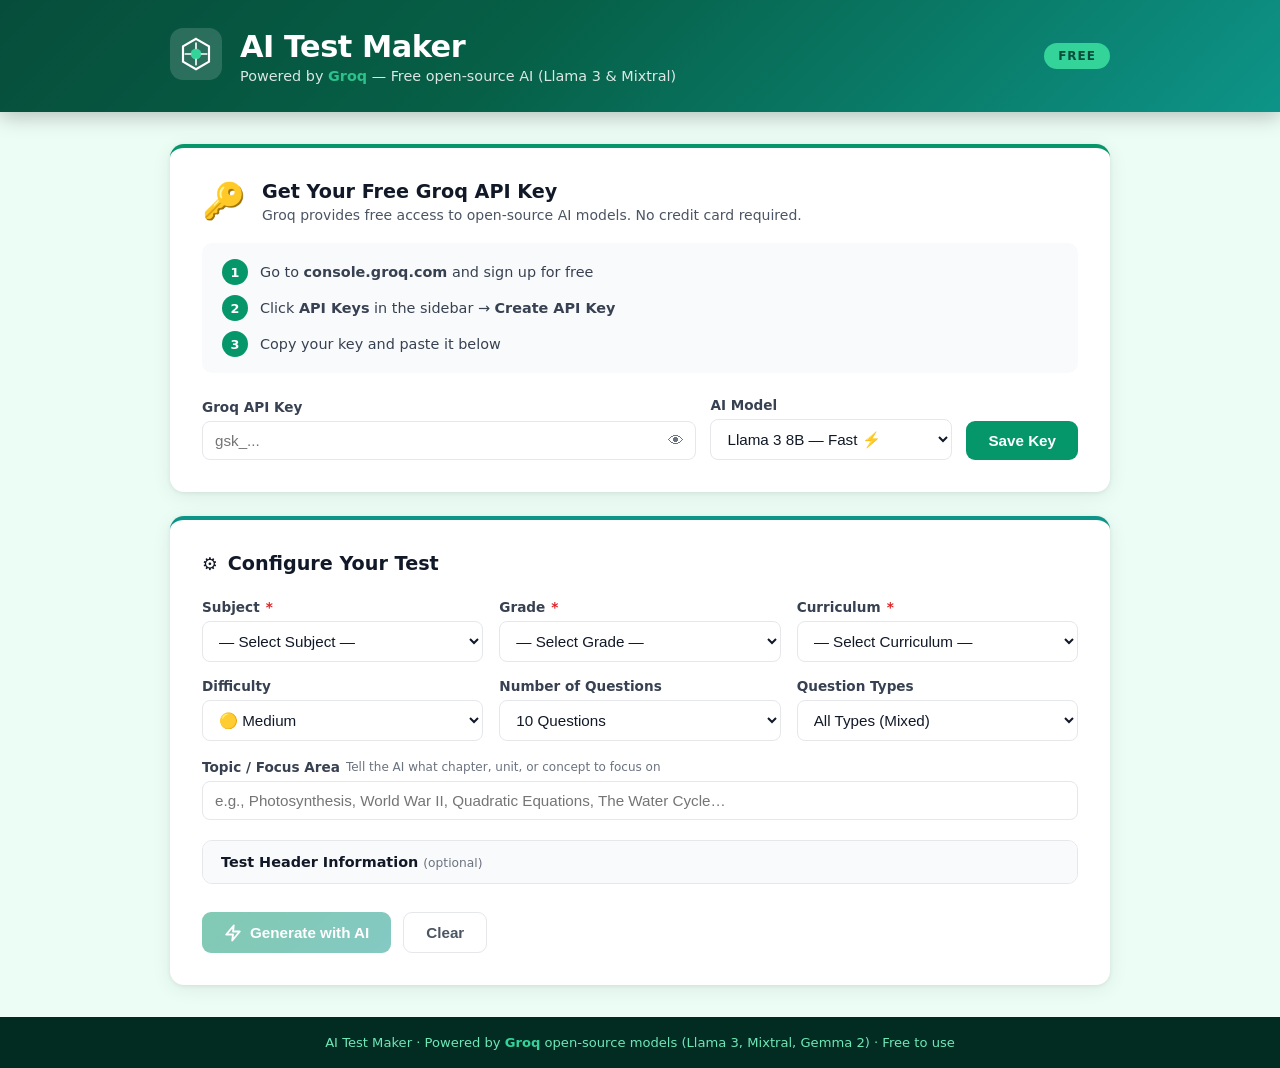
==== free-test-maker/index.html @ 85f34c1f "Add AI Test Maker powered by Groq (free open-source models) New standalone app in free-test-maker/ u" ====
<!DOCTYPE html>
<html lang="en">
<head>
  <meta charset="UTF-8" />
  <meta name="viewport" content="width=device-width, initial-scale=1.0" />
  <title>AI Test Maker — Powered by Groq (Free)</title>
  <link rel="stylesheet" href="style.css" />
</head>
<body>

  <header>
    <div class="header-inner">
      <div class="logo-wrap">
        <svg viewBox="0 0 48 48" fill="none" xmlns="http://www.w3.org/2000/svg">
          <rect width="48" height="48" rx="12" fill="white" fill-opacity="0.15"/>
          <path d="M24 10 L36 17 L36 31 L24 38 L12 31 L12 17 Z" stroke="white" stroke-width="2" fill="none"/>
          <circle cx="24" cy="24" r="5" fill="#34d399"/>
          <path d="M24 14 L24 19 M24 29 L24 34 M14 24 L19 24 M29 24 L34 24" stroke="white" stroke-width="1.5" stroke-linecap="round"/>
        </svg>
      </div>
      <div class="header-text">
        <h1>AI Test Maker</h1>
        <p>Powered by <strong>Groq</strong> — Free open-source AI (Llama 3 &amp; Mixtral)</p>
      </div>
      <div class="header-badge">FREE</div>
    </div>
  </header>

  <main>
    <div class="container">

      <!-- ── API Key Setup Card ── -->
      <section class="card setup-card" id="setup-card">
        <div class="setup-header">
          <div class="setup-icon">🔑</div>
          <div>
            <h2>Get Your Free Groq API Key</h2>
            <p>Groq provides free access to open-source AI models. No credit card required.</p>
          </div>
        </div>
        <div class="setup-steps">
          <div class="step"><span class="step-num">1</span><span>Go to <strong>console.groq.com</strong> and sign up for free</span></div>
          <div class="step"><span class="step-num">2</span><span>Click <strong>API Keys</strong> in the sidebar → <strong>Create API Key</strong></span></div>
          <div class="step"><span class="step-num">3</span><span>Copy your key and paste it below</span></div>
        </div>
        <div class="key-input-row">
          <div class="form-group flex-grow">
            <label for="groq-key">Groq API Key</label>
            <div class="input-toggle-wrap">
              <input type="password" id="groq-key" placeholder="gsk_..." autocomplete="off" spellcheck="false"/>
              <button type="button" id="toggle-key-btn" aria-label="Show/hide">👁</button>
            </div>
          </div>
          <div class="form-group">
            <label for="model-select">AI Model</label>
            <select id="model-select">
              <option value="llama3-8b-8192">Llama 3 8B — Fast ⚡</option>
              <option value="llama-3.1-70b-versatile">Llama 3.1 70B — Smart 🧠</option>
              <option value="mixtral-8x7b-32768">Mixtral 8×7B — Balanced ⚖️</option>
              <option value="gemma2-9b-it">Gemma 2 9B — Google 🔵</option>
            </select>
          </div>
          <div class="form-group key-save-group">
            <label>&nbsp;</label>
            <button id="save-key-btn" class="btn btn-success">Save Key</button>
          </div>
        </div>
        <div id="key-status" class="key-status hidden"></div>
      </section>

      <!-- ── Configuration Card ── -->
      <section class="card config-card">
        <h2 class="section-title">
          <span class="title-icon">⚙️</span> Configure Your Test
        </h2>

        <div class="form-grid">

          <div class="form-group">
            <label for="subject">Subject <span class="req">*</span></label>
            <select id="subject">
              <option value="">— Select Subject —</option>
              <optgroup label="Core Subjects">
                <option value="Mathematics">Mathematics</option>
                <option value="English Language Arts">English Language Arts</option>
                <option value="General Science">General Science</option>
                <option value="Social Studies">Social Studies</option>
              </optgroup>
              <optgroup label="Sciences">
                <option value="Physics">Physics</option>
                <option value="Chemistry">Chemistry</option>
                <option value="Biology">Biology</option>
                <option value="Environmental Science">Environmental Science</option>
              </optgroup>
              <optgroup label="Humanities">
                <option value="History">History</option>
                <option value="Geography">Geography</option>
                <option value="Economics">Economics</option>
                <option value="Civics">Civics &amp; Government</option>
              </optgroup>
              <optgroup label="Technology">
                <option value="Computer Science">Computer Science</option>
                <option value="ICT">ICT</option>
              </optgroup>
              <optgroup label="Languages">
                <option value="Arabic Language">Arabic Language</option>
                <option value="French">French</option>
                <option value="Spanish">Spanish</option>
              </optgroup>
              <optgroup label="Other">
                <option value="Islamic Studies">Islamic Studies</option>
                <option value="Art and Design">Art &amp; Design</option>
                <option value="Physical Education">Physical Education</option>
                <option value="Business Studies">Business Studies</option>
              </optgroup>
            </select>
          </div>

          <div class="form-group">
            <label for="grade">Grade <span class="req">*</span></label>
            <select id="grade">
              <option value="">— Select Grade —</option>
              <option value="Kindergarten">Kindergarten</option>
              <option value="Grade 1">Grade 1</option>
              <option value="Grade 2">Grade 2</option>
              <option value="Grade 3">Grade 3</option>
              <option value="Grade 4">Grade 4</option>
              <option value="Grade 5">Grade 5</option>
              <option value="Grade 6">Grade 6</option>
              <option value="Grade 7">Grade 7</option>
              <option value="Grade 8">Grade 8</option>
              <option value="Grade 9">Grade 9</option>
              <option value="Grade 10">Grade 10</option>
              <option value="Grade 11">Grade 11</option>
              <option value="Grade 12">Grade 12</option>
              <option value="University Foundation">University Foundation</option>
            </select>
          </div>

          <div class="form-group">
            <label for="curriculum">Curriculum <span class="req">*</span></label>
            <select id="curriculum">
              <option value="">— Select Curriculum —</option>
              <option value="US Common Core">US Common Core</option>
              <option value="British National Curriculum">British National Curriculum</option>
              <option value="UAE Ministry of Education">UAE Ministry of Education</option>
              <option value="International Baccalaureate (IB)">International Baccalaureate (IB)</option>
              <option value="CBSE (India)">CBSE (India)</option>
              <option value="Australian Curriculum">Australian Curriculum</option>
              <option value="Cambridge (IGCSE/A-Level)">Cambridge (IGCSE / A-Level)</option>
              <option value="General / International">General / International</option>
            </select>
          </div>

          <div class="form-group">
            <label for="difficulty">Difficulty</label>
            <select id="difficulty">
              <option value="easy">🟢 Easy</option>
              <option value="medium" selected>🟡 Medium</option>
              <option value="hard">🔴 Hard</option>
              <option value="mixed">🌈 Mixed</option>
            </select>
          </div>

          <div class="form-group">
            <label for="num-q">Number of Questions</label>
            <select id="num-q">
              <option value="5">5 Questions</option>
              <option value="10" selected>10 Questions</option>
              <option value="15">15 Questions</option>
              <option value="20">20 Questions</option>
              <option value="25">25 Questions</option>
            </select>
          </div>

          <div class="form-group">
            <label for="q-type">Question Types</label>
            <select id="q-type">
              <option value="mixed">All Types (Mixed)</option>
              <option value="mcq">Multiple Choice Only</option>
              <option value="true_false">True / False Only</option>
              <option value="short_answer">Short Answer Only</option>
            </select>
          </div>

        </div>

        <!-- Topic / Focus -->
        <div class="form-group topic-group">
          <label for="topic">
            Topic / Focus Area
            <span class="tag-hint">Tell the AI what chapter, unit, or concept to focus on</span>
          </label>
          <input type="text" id="topic"
            placeholder="e.g., Photosynthesis, World War II, Quadratic Equations, The Water Cycle…" />
        </div>

        <!-- Test header info -->
        <details class="meta-details">
          <summary>Test Header Information <span class="optional">(optional)</span></summary>
          <div class="meta-body form-grid">
            <div class="form-group">
              <label for="school-name">School Name</label>
              <input type="text" id="school-name" placeholder="e.g., Emirates International School" />
            </div>
            <div class="form-group">
              <label for="teacher-name">Teacher Name</label>
              <input type="text" id="teacher-name" placeholder="e.g., Ms. Sara" />
            </div>
            <div class="form-group">
              <label for="test-title">Test Title</label>
              <input type="text" id="test-title" placeholder="e.g., Mid-Term Exam" />
            </div>
            <div class="form-group">
              <label for="test-date">Date</label>
              <input type="date" id="test-date" />
            </div>
          </div>
        </details>

        <div class="actions">
          <button id="generate-btn" class="btn btn-primary" disabled>
            <svg width="18" height="18" viewBox="0 0 24 24" fill="none" stroke="currentColor" stroke-width="2.5" stroke-linecap="round" stroke-linejoin="round"><polygon points="13 2 3 14 12 14 11 22 21 10 12 10 13 2"/></svg>
            Generate with AI
          </button>
          <button id="clear-btn" class="btn btn-ghost">Clear</button>
        </div>

        <div id="error-box" class="error-box hidden"></div>

        <div id="loading-bar" class="loading-bar hidden">
          <div class="loading-inner">
            <div class="pulse-dots">
              <span></span><span></span><span></span>
            </div>
            <p id="loading-msg">Generating questions with <strong>AI</strong>…</p>
          </div>
        </div>
      </section>

      <!-- ── Test Preview ── -->
      <section id="test-preview" class="card test-preview hidden">
        <div class="preview-toolbar">
          <div class="left">
            <button id="toggle-answers-btn" class="btn btn-secondary">Show Answer Key</button>
          </div>
          <div class="right">
            <button id="regenerate-btn" class="btn btn-ghost">↺ Regenerate</button>
            <button id="print-btn" class="btn btn-primary">
              <svg width="16" height="16" viewBox="0 0 24 24" fill="none" stroke="currentColor" stroke-width="2.5" stroke-linecap="round" stroke-linejoin="round">
                <polyline points="6 9 6 2 18 2 18 9"/>
                <path d="M6 18H4a2 2 0 0 1-2-2v-5a2 2 0 0 1 2-2h16a2 2 0 0 1 2 2v5a2 2 0 0 1-2 2h-2"/>
                <rect x="6" y="14" width="12" height="8"/>
              </svg>
              Print
            </button>
          </div>
        </div>

        <div id="test-output" class="test-output"></div>

        <div id="answer-key-section" class="answer-key-section hidden">
          <div class="ak-header">
            <span>✅ Answer Key</span>
          </div>
          <div id="ak-content"></div>
        </div>
      </section>

    </div>
  </main>

  <footer>
    <p>AI Test Maker · Powered by <strong>Groq</strong> open-source models (Llama 3, Mixtral, Gemma 2) · Free to use</p>
  </footer>

  <script src="app.js"></script>
</body>
</html>
---- free-test-maker/style.css ----
/* ── Reset & Base ── */
*, *::before, *::after { box-sizing: border-box; margin: 0; padding: 0; }

:root {
  --green:        #059669;
  --green-dark:   #047857;
  --green-light:  #d1fae5;
  --teal:         #0d9488;
  --accent:       #34d399;
  --warn:         #d97706;
  --danger:       #dc2626;
  --gray-50:      #f9fafb;
  --gray-100:     #f3f4f6;
  --gray-200:     #e5e7eb;
  --gray-300:     #d1d5db;
  --gray-500:     #6b7280;
  --gray-600:     #4b5563;
  --gray-700:     #374151;
  --gray-900:     #111827;
  --radius:       14px;
  --shadow:       0 1px 4px rgba(0,0,0,.07), 0 4px 20px rgba(0,0,0,.07);
}

html { font-size: 16px; scroll-behavior: smooth; }

body {
  font-family: 'Segoe UI', system-ui, -apple-system, sans-serif;
  background: #ecfdf5;
  color: var(--gray-900);
  min-height: 100vh;
  display: flex;
  flex-direction: column;
}

/* ── Header ── */
header {
  background: linear-gradient(135deg, #064e3b 0%, #065f46 40%, #0d9488 100%);
  color: white;
  padding: 28px 24px;
  box-shadow: 0 4px 20px rgba(0,0,0,.25);
}

.header-inner {
  max-width: 940px;
  margin: 0 auto;
  display: flex;
  align-items: center;
  gap: 18px;
}

.logo-wrap svg { width: 52px; height: 52px; flex-shrink: 0; }

.header-text { flex: 1; }
.header-text h1 { font-size: 1.9rem; font-weight: 800; letter-spacing: -0.5px; }
.header-text p  { font-size: .9rem; opacity: .85; margin-top: 4px; }
.header-text strong { color: var(--accent); }

.header-badge {
  background: var(--accent);
  color: #064e3b;
  font-size: .75rem;
  font-weight: 800;
  padding: 6px 14px;
  border-radius: 20px;
  letter-spacing: 1px;
  flex-shrink: 0;
}

/* ── Layout ── */
main { flex: 1; padding: 32px 16px; }

.container {
  max-width: 940px;
  margin: 0 auto;
  display: flex;
  flex-direction: column;
  gap: 24px;
}

/* ── Card ── */
.card {
  background: white;
  border-radius: var(--radius);
  box-shadow: var(--shadow);
  padding: 32px;
}

/* ── Setup Card ── */
.setup-card {
  border-top: 4px solid var(--green);
}

.setup-header {
  display: flex;
  align-items: flex-start;
  gap: 16px;
  margin-bottom: 20px;
}

.setup-icon { font-size: 2.2rem; flex-shrink: 0; }

.setup-header h2 { font-size: 1.2rem; font-weight: 700; margin-bottom: 4px; }
.setup-header p  { font-size: .875rem; color: var(--gray-600); }

.setup-steps {
  display: flex;
  flex-direction: column;
  gap: 10px;
  margin-bottom: 24px;
  background: var(--gray-50);
  border-radius: 10px;
  padding: 16px 20px;
}

.step {
  display: flex;
  align-items: center;
  gap: 12px;
  font-size: .9rem;
  color: var(--gray-700);
}

.step-num {
  background: var(--green);
  color: white;
  width: 26px;
  height: 26px;
  border-radius: 50%;
  display: flex;
  align-items: center;
  justify-content: center;
  font-size: .8rem;
  font-weight: 700;
  flex-shrink: 0;
}

.key-input-row {
  display: flex;
  gap: 14px;
  align-items: flex-end;
  flex-wrap: wrap;
}

.flex-grow { flex: 1; min-width: 220px; }

.key-save-group { flex-shrink: 0; }

.key-status {
  margin-top: 12px;
  padding: 10px 14px;
  border-radius: 8px;
  font-size: .875rem;
  font-weight: 500;
}

.key-status.success {
  background: #d1fae5;
  color: #065f46;
  border: 1px solid #6ee7b7;
}

.key-status.error {
  background: #fef2f2;
  color: var(--danger);
  border: 1px solid #fecaca;
}

/* ── Config Card ── */
.config-card { border-top: 4px solid var(--teal); }

.section-title {
  font-size: 1.2rem;
  font-weight: 700;
  margin-bottom: 24px;
  display: flex;
  align-items: center;
  gap: 10px;
}

.title-icon { font-size: 1.1rem; }

/* ── Form ── */
.form-grid {
  display: grid;
  grid-template-columns: repeat(auto-fill, minmax(210px, 1fr));
  gap: 16px;
}

.form-group {
  display: flex;
  flex-direction: column;
  gap: 6px;
}

.form-group label {
  font-size: .85rem;
  font-weight: 600;
  color: var(--gray-700);
  display: flex;
  align-items: center;
  gap: 6px;
  flex-wrap: wrap;
}

.tag-hint {
  font-size: .75rem;
  font-weight: 400;
  color: var(--gray-500);
}

.req { color: var(--danger); }
.optional { font-weight: 400; color: var(--gray-500); font-size: .85em; }

.form-group select,
.form-group input[type="text"],
.form-group input[type="password"],
.form-group input[type="date"] {
  padding: 10px 12px;
  border: 1.5px solid var(--gray-200);
  border-radius: 8px;
  font-size: .95rem;
  color: var(--gray-900);
  background: white;
  transition: border-color .15s, box-shadow .15s;
  width: 100%;
}

.form-group select:focus,
.form-group input:focus {
  outline: none;
  border-color: var(--green);
  box-shadow: 0 0 0 3px rgba(5, 150, 105, .15);
}

.input-toggle-wrap {
  position: relative;
  display: flex;
}

.input-toggle-wrap input { padding-right: 44px; }
.input-toggle-wrap button {
  position: absolute;
  right: 0; top: 0; bottom: 0;
  width: 40px;
  background: none;
  border: none;
  cursor: pointer;
  font-size: 1rem;
  color: var(--gray-500);
  display: flex;
  align-items: center;
  justify-content: center;
}

.topic-group {
  margin-top: 18px;
}

.topic-group input {
  font-size: .95rem;
}

/* ── Details (Test header info) ── */
.meta-details {
  border: 1.5px solid var(--gray-200);
  border-radius: 10px;
  margin-top: 20px;
  overflow: hidden;
}

.meta-details summary {
  padding: 13px 18px;
  cursor: pointer;
  font-weight: 600;
  font-size: .9rem;
  background: var(--gray-50);
  list-style: none;
  transition: background .15s;
}

.meta-details summary::-webkit-details-marker { display: none; }
.meta-details[open] summary { background: var(--green-light); }
.meta-details summary:hover { background: var(--gray-100); }

.meta-body { padding: 18px; }

/* ── Actions ── */
.actions {
  display: flex;
  gap: 12px;
  margin-top: 28px;
  flex-wrap: wrap;
}

/* ── Buttons ── */
.btn {
  display: inline-flex;
  align-items: center;
  gap: 8px;
  padding: 11px 22px;
  border-radius: 9px;
  font-size: .95rem;
  font-weight: 600;
  border: none;
  cursor: pointer;
  transition: all .15s;
}

.btn:disabled {
  opacity: .5;
  cursor: not-allowed;
  transform: none !important;
  box-shadow: none !important;
}

.btn-primary {
  background: linear-gradient(135deg, var(--green), var(--teal));
  color: white;
}

.btn-primary:not(:disabled):hover {
  transform: translateY(-1px);
  box-shadow: 0 4px 16px rgba(5,150,105,.4);
}

.btn-success {
  background: var(--green);
  color: white;
}

.btn-success:hover {
  background: var(--green-dark);
  transform: translateY(-1px);
}

.btn-secondary {
  background: var(--gray-100);
  color: var(--gray-700);
  border: 1.5px solid var(--gray-200);
}

.btn-secondary:hover { background: var(--gray-200); }

.btn-ghost {
  background: transparent;
  color: var(--gray-600);
  border: 1.5px solid var(--gray-200);
}

.btn-ghost:hover { background: var(--gray-50); }

/* ── Error ── */
.error-box {
  margin-top: 16px;
  padding: 12px 16px;
  background: #fef2f2;
  border: 1px solid #fecaca;
  border-radius: 8px;
  color: var(--danger);
  font-size: .875rem;
  line-height: 1.5;
  white-space: pre-wrap;
}

/* ── Loading ── */
.loading-bar {
  margin-top: 20px;
  background: linear-gradient(135deg, #ecfdf5, #d1fae5);
  border: 1px solid #6ee7b7;
  border-radius: 10px;
  padding: 20px 24px;
}

.loading-inner {
  display: flex;
  align-items: center;
  gap: 16px;
}

.pulse-dots {
  display: flex;
  gap: 6px;
  flex-shrink: 0;
}

.pulse-dots span {
  width: 10px;
  height: 10px;
  border-radius: 50%;
  background: var(--green);
  animation: pulse-dot 1.4s ease-in-out infinite;
}

.pulse-dots span:nth-child(2) { animation-delay: .2s; }
.pulse-dots span:nth-child(3) { animation-delay: .4s; }

@keyframes pulse-dot {
  0%, 80%, 100% { transform: scale(.8); opacity: .5; }
  40%           { transform: scale(1.1); opacity: 1; }
}

#loading-msg { font-size: .9rem; color: #065f46; font-weight: 500; }

/* ── Hidden ── */
.hidden { display: none !important; }

/* ── Test Preview ── */
.test-preview { border-top: 4px solid var(--accent); }

.preview-toolbar {
  display: flex;
  justify-content: space-between;
  align-items: center;
  margin-bottom: 28px;
  gap: 12px;
  flex-wrap: wrap;
}

.preview-toolbar .left,
.preview-toolbar .right {
  display: flex;
  gap: 10px;
  flex-wrap: wrap;
}

/* ── Test Output (print-ready) ── */
.test-output {
  font-family: 'Times New Roman', Times, serif;
  font-size: 1rem;
  line-height: 1.65;
  color: #111;
}

.test-hdr { text-align: center; margin-bottom: 24px; }
.test-hdr .school  { font-size: 1.25rem; font-weight: 700; text-transform: uppercase; letter-spacing: 1px; }
.test-hdr .ttitle  { font-size: 1.5rem; font-weight: 700; margin: 6px 0; }
.test-hdr .tmeta   { display: flex; justify-content: center; gap: 24px; font-size: .9rem; color: #444; margin-top: 8px; flex-wrap: wrap; }
.test-hdr .ml      { font-weight: 700; }

.stu-row {
  display: flex;
  gap: 28px;
  border-top: 1.5px solid #333;
  border-bottom: 1.5px solid #333;
  padding: 8px 0;
  margin: 18px 0 26px;
  flex-wrap: wrap;
}

.stu-field {
  display: flex;
  align-items: center;
  gap: 6px;
  font-size: .95rem;
}

.stu-label { font-weight: 700; white-space: nowrap; }
.stu-line  { border-bottom: 1px solid #333; min-width: 110px; height: 22px; flex: 1; }

.sec-block { margin-bottom: 26px; }

.sec-block h3 {
  font-size: .95rem;
  font-weight: 700;
  text-transform: uppercase;
  letter-spacing: .5px;
  border-bottom: 1px solid #555;
  padding-bottom: 5px;
  margin-bottom: 14px;
}

.q-item { margin-bottom: 20px; page-break-inside: avoid; }

.q-text { font-size: .95rem; line-height: 1.6; margin-bottom: 7px; }
.q-num  { font-weight: 700; margin-right: 5px; }

.opts-list {
  list-style: none;
  display: grid;
  grid-template-columns: 1fr 1fr;
  gap: 5px 18px;
  margin: 6px 0 0 22px;
  font-size: .9rem;
}

.opts-list li { display: flex; gap: 8px; align-items: flex-start; }
.opt-ltr { font-weight: 700; min-width: 18px; }

.tf-opts {
  display: flex;
  gap: 22px;
  margin: 6px 0 0 22px;
  font-size: .9rem;
}

.tf-opts label { display: flex; align-items: center; gap: 6px; }

.ans-line {
  border-bottom: 1px solid #555;
  min-height: 26px;
  margin: 6px 0 0 22px;
}

/* ── Answer Key ── */
.answer-key-section {
  margin-top: 28px;
  padding-top: 22px;
  border-top: 2px dashed var(--gray-200);
}

.ak-header {
  font-size: 1rem;
  font-weight: 700;
  color: var(--green);
  margin-bottom: 14px;
  display: flex;
  align-items: center;
  gap: 8px;
}

.ak-grid {
  display: grid;
  grid-template-columns: repeat(auto-fill, minmax(220px, 1fr));
  gap: 10px;
}

.ak-item {
  background: var(--gray-50);
  border-radius: 8px;
  padding: 10px 14px;
  font-size: .875rem;
  border-left: 3px solid var(--green);
}

.ak-item .ak-q  { font-weight: 700; color: var(--gray-700); }
.ak-item .ak-a  { color: var(--green); font-weight: 600; }
.ak-item .ak-ex { color: var(--gray-500); font-size: .78rem; margin-top: 3px; line-height: 1.4; }

/* ── AI Attribution tag on test ── */
.ai-tag {
  display: inline-block;
  background: linear-gradient(135deg, #6ee7b7, #a7f3d0);
  color: #064e3b;
  font-size: .7rem;
  font-weight: 700;
  padding: 2px 8px;
  border-radius: 4px;
  letter-spacing: .5px;
  margin-left: 8px;
  font-family: system-ui, sans-serif;
  vertical-align: middle;
}

/* ── Footer ── */
footer {
  background: #022c22;
  color: #6ee7b7;
  text-align: center;
  padding: 18px;
  font-size: .82rem;
  margin-top: auto;
}

footer strong { color: var(--accent); }

/* ── Print ── */
@media print {
  body { background: white; }
  header, footer, .setup-card, .config-card, .preview-toolbar,
  .answer-key-section, #error-box, #loading-bar { display: none !important; }
  .card { box-shadow: none; padding: 0; }
  .test-preview { display: block !important; }
  .test-output { font-size: 11pt; }
  .opts-list  { font-size: 10.5pt; }
  .q-item { page-break-inside: avoid; }
  .answer-key-section:not(.hidden) { display: block !important; }
  .ai-tag { display: none; }
}

/* ── Responsive ── */
@media (max-width: 600px) {
  header { padding: 18px 14px; }
  .header-text h1 { font-size: 1.5rem; }
  .header-badge { display: none; }
  .card { padding: 20px 16px; }
  .form-grid { grid-template-columns: 1fr; }
  .key-input-row { flex-direction: column; }
  .opts-list { grid-template-columns: 1fr; }
  .stu-row { flex-direction: column; gap: 10px; }
}
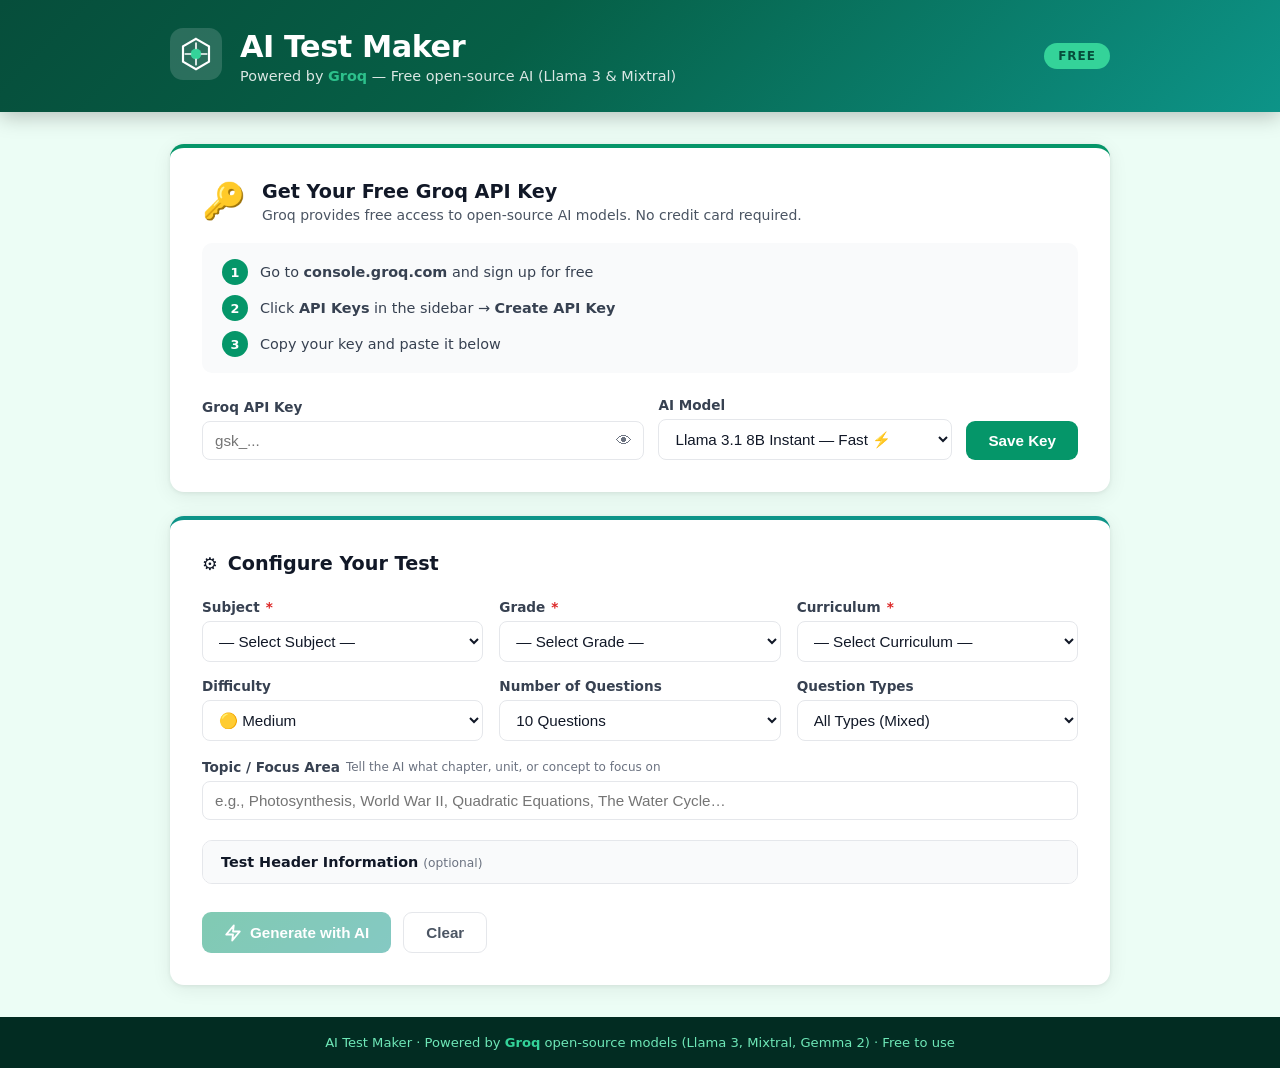
==== commit 205133de: "Update Groq model IDs to latest versions - llama3-8b-8192 → llama-3.1-8b-instant - llama-3.1-70b-ver" ====
--- a/free-test-maker/index.html
+++ b/free-test-maker/index.html
@@ -54,8 +54,8 @@
           <div class="form-group">
             <label for="model-select">AI Model</label>
             <select id="model-select">
-              <option value="llama3-8b-8192">Llama 3 8B — Fast ⚡</option>
-              <option value="llama-3.1-70b-versatile">Llama 3.1 70B — Smart 🧠</option>
+              <option value="llama-3.1-8b-instant">Llama 3.1 8B Instant — Fast ⚡</option>
+              <option value="llama-3.3-70b-versatile">Llama 3.3 70B Versatile — Smart 🧠</option>
               <option value="mixtral-8x7b-32768">Mixtral 8×7B — Balanced ⚖️</option>
               <option value="gemma2-9b-it">Gemma 2 9B — Google 🔵</option>
             </select>
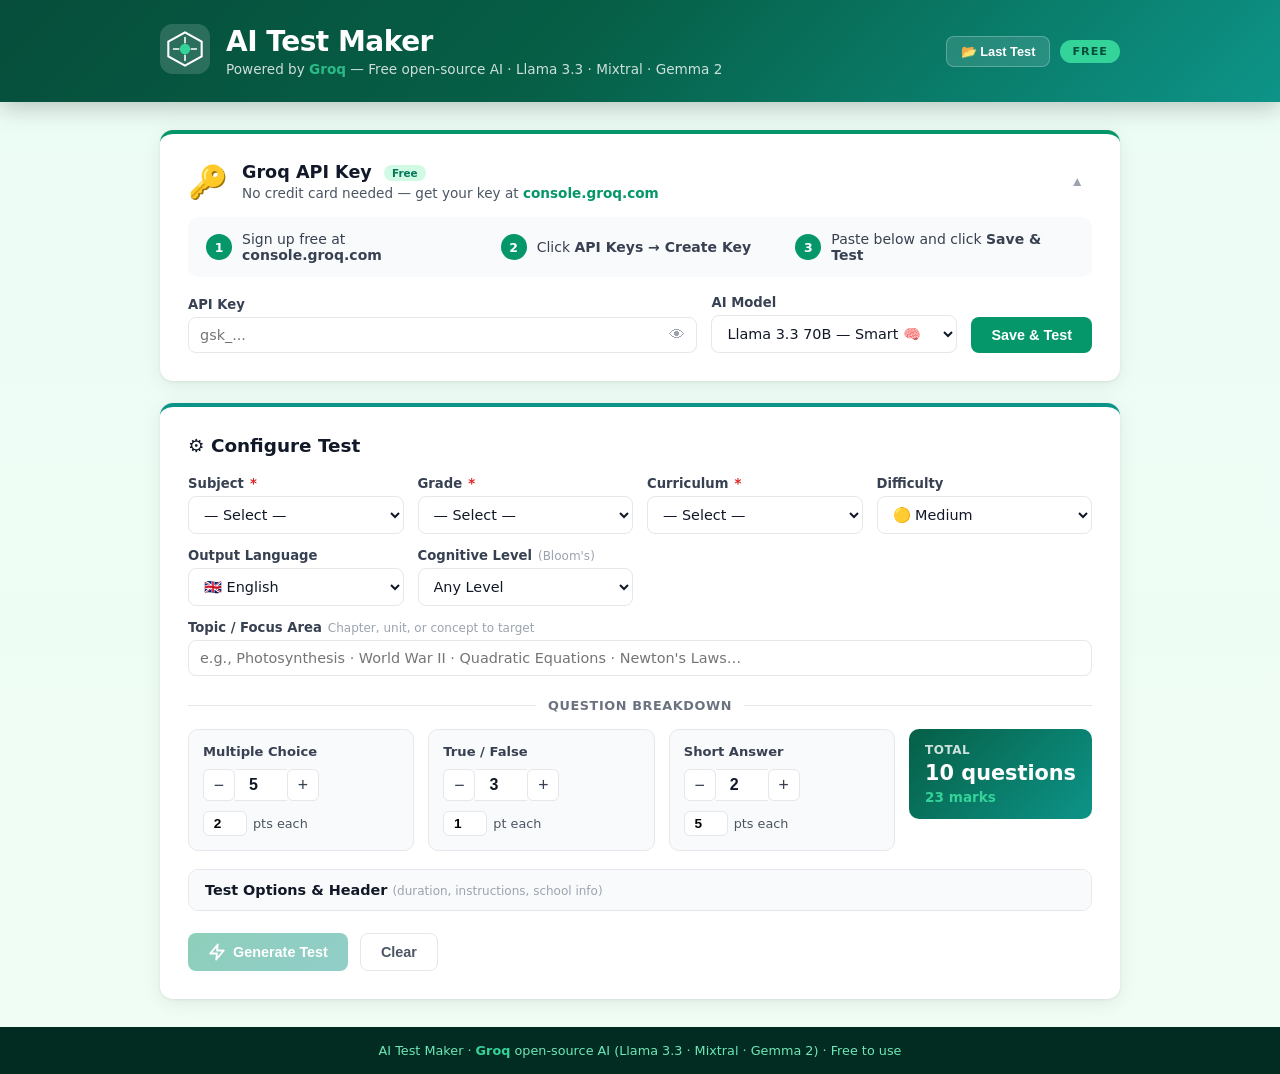
==== commit f849aeaf: "Major upgrade: AI Test Maker v2 with full teacher workflow New features: - Section breakdown control" ====
--- a/free-test-maker/index.html
+++ b/free-test-maker/index.html
@@ -1,279 +1,369 @@
 <!DOCTYPE html>
 <html lang="en">
 <head>
-  <meta charset="UTF-8" />
-  <meta name="viewport" content="width=device-width, initial-scale=1.0" />
-  <title>AI Test Maker — Powered by Groq (Free)</title>
-  <link rel="stylesheet" href="style.css" />
+  <meta charset="UTF-8"/>
+  <meta name="viewport" content="width=device-width, initial-scale=1.0"/>
+  <title>AI Test Maker — Groq Powered</title>
+  <link rel="stylesheet" href="style.css"/>
 </head>
 <body>
 
-  <header>
-    <div class="header-inner">
-      <div class="logo-wrap">
-        <svg viewBox="0 0 48 48" fill="none" xmlns="http://www.w3.org/2000/svg">
-          <rect width="48" height="48" rx="12" fill="white" fill-opacity="0.15"/>
-          <path d="M24 10 L36 17 L36 31 L24 38 L12 31 L12 17 Z" stroke="white" stroke-width="2" fill="none"/>
-          <circle cx="24" cy="24" r="5" fill="#34d399"/>
-          <path d="M24 14 L24 19 M24 29 L24 34 M14 24 L19 24 M29 24 L34 24" stroke="white" stroke-width="1.5" stroke-linecap="round"/>
-        </svg>
-      </div>
-      <div class="header-text">
-        <h1>AI Test Maker</h1>
-        <p>Powered by <strong>Groq</strong> — Free open-source AI (Llama 3 &amp; Mixtral)</p>
-      </div>
-      <div class="header-badge">FREE</div>
-    </div>
-  </header>
-
-  <main>
-    <div class="container">
-
-      <!-- ── API Key Setup Card ── -->
-      <section class="card setup-card" id="setup-card">
-        <div class="setup-header">
-          <div class="setup-icon">🔑</div>
-          <div>
-            <h2>Get Your Free Groq API Key</h2>
-            <p>Groq provides free access to open-source AI models. No credit card required.</p>
-          </div>
-        </div>
-        <div class="setup-steps">
-          <div class="step"><span class="step-num">1</span><span>Go to <strong>console.groq.com</strong> and sign up for free</span></div>
-          <div class="step"><span class="step-num">2</span><span>Click <strong>API Keys</strong> in the sidebar → <strong>Create API Key</strong></span></div>
-          <div class="step"><span class="step-num">3</span><span>Copy your key and paste it below</span></div>
-        </div>
-        <div class="key-input-row">
-          <div class="form-group flex-grow">
-            <label for="groq-key">Groq API Key</label>
-            <div class="input-toggle-wrap">
-              <input type="password" id="groq-key" placeholder="gsk_..." autocomplete="off" spellcheck="false"/>
-              <button type="button" id="toggle-key-btn" aria-label="Show/hide">👁</button>
-            </div>
-          </div>
-          <div class="form-group">
-            <label for="model-select">AI Model</label>
-            <select id="model-select">
-              <option value="llama-3.1-8b-instant">Llama 3.1 8B Instant — Fast ⚡</option>
-              <option value="llama-3.3-70b-versatile">Llama 3.3 70B Versatile — Smart 🧠</option>
-              <option value="mixtral-8x7b-32768">Mixtral 8×7B — Balanced ⚖️</option>
-              <option value="gemma2-9b-it">Gemma 2 9B — Google 🔵</option>
-            </select>
-          </div>
-          <div class="form-group key-save-group">
-            <label>&nbsp;</label>
-            <button id="save-key-btn" class="btn btn-success">Save Key</button>
-          </div>
-        </div>
-        <div id="key-status" class="key-status hidden"></div>
-      </section>
-
-      <!-- ── Configuration Card ── -->
-      <section class="card config-card">
-        <h2 class="section-title">
-          <span class="title-icon">⚙️</span> Configure Your Test
-        </h2>
-
+<header>
+  <div class="header-inner">
+    <div class="logo">
+      <svg viewBox="0 0 48 48" fill="none"><rect width="48" height="48" rx="12" fill="white" fill-opacity=".15"/><path d="M24 8L40 17V31L24 40L8 31V17Z" stroke="white" stroke-width="2" fill="none"/><circle cx="24" cy="24" r="5" fill="#34d399"/><path d="M24 13v5M24 30v5M13 24h5M30 24h5" stroke="white" stroke-width="1.5" stroke-linecap="round"/></svg>
+    </div>
+    <div class="header-text">
+      <h1>AI Test Maker</h1>
+      <p>Powered by <strong>Groq</strong> — Free open-source AI · Llama 3.3 · Mixtral · Gemma 2</p>
+    </div>
+    <div class="header-actions">
+      <button id="load-last-btn" class="hbtn" title="Load last saved test">📂 Last Test</button>
+      <span class="free-badge">FREE</span>
+    </div>
+  </div>
+</header>
+
+<main>
+<div class="container">
+
+  <!-- ── API Key Card ── -->
+  <section class="card key-card" id="key-card">
+    <div class="key-card-header">
+      <div class="key-icon">🔑</div>
+      <div>
+        <h2>Groq API Key <span class="free-tag">Free</span></h2>
+        <p>No credit card needed — get your key at <strong>console.groq.com</strong></p>
+      </div>
+      <button id="key-collapse-btn" class="collapse-btn" aria-expanded="true">▲</button>
+    </div>
+    <div id="key-body">
+      <div class="steps-row">
+        <div class="step"><div class="sn">1</div><span>Sign up free at <strong>console.groq.com</strong></span></div>
+        <div class="step"><div class="sn">2</div><span>Click <strong>API Keys → Create Key</strong></span></div>
+        <div class="step"><div class="sn">3</div><span>Paste below and click <strong>Save & Test</strong></span></div>
+      </div>
+      <div class="key-row">
+        <div class="form-group grow">
+          <label for="groq-key">API Key</label>
+          <div class="eye-wrap">
+            <input type="password" id="groq-key" placeholder="gsk_..." autocomplete="off"/>
+            <button type="button" id="eye-btn">👁</button>
+          </div>
+        </div>
+        <div class="form-group">
+          <label for="model-sel">AI Model</label>
+          <select id="model-sel">
+            <option value="llama-3.1-8b-instant">Llama 3.1 8B — Fast ⚡</option>
+            <option value="llama-3.3-70b-versatile" selected>Llama 3.3 70B — Smart 🧠</option>
+            <option value="mixtral-8x7b-32768">Mixtral 8×7B — Balanced ⚖️</option>
+            <option value="gemma2-9b-it">Gemma 2 9B 🔵</option>
+          </select>
+        </div>
+        <div class="form-group shrink">
+          <label>&nbsp;</label>
+          <button id="save-key-btn" class="btn btn-success">Save &amp; Test</button>
+        </div>
+      </div>
+      <div id="key-status" class="key-status hidden"></div>
+    </div>
+  </section>
+
+  <!-- ── Config Card ── -->
+  <section class="card config-card">
+    <h2 class="card-title">⚙️ Configure Test</h2>
+
+    <!-- Row 1: Core fields -->
+    <div class="form-grid">
+      <div class="form-group">
+        <label for="subject">Subject <span class="req">*</span></label>
+        <select id="subject">
+          <option value="">— Select —</option>
+          <optgroup label="Core">
+            <option value="Mathematics">Mathematics</option>
+            <option value="English Language Arts">English Language Arts</option>
+            <option value="General Science">General Science</option>
+            <option value="Social Studies">Social Studies</option>
+          </optgroup>
+          <optgroup label="Sciences">
+            <option value="Physics">Physics</option>
+            <option value="Chemistry">Chemistry</option>
+            <option value="Biology">Biology</option>
+            <option value="Environmental Science">Environmental Science</option>
+          </optgroup>
+          <optgroup label="Humanities">
+            <option value="History">History</option>
+            <option value="Geography">Geography</option>
+            <option value="Economics">Economics</option>
+            <option value="Civics and Government">Civics &amp; Government</option>
+          </optgroup>
+          <optgroup label="Technology">
+            <option value="Computer Science">Computer Science</option>
+            <option value="ICT">ICT</option>
+          </optgroup>
+          <optgroup label="Languages">
+            <option value="Arabic Language">Arabic Language</option>
+            <option value="French">French</option>
+            <option value="Spanish">Spanish</option>
+          </optgroup>
+          <optgroup label="Other">
+            <option value="Islamic Studies">Islamic Studies</option>
+            <option value="Business Studies">Business Studies</option>
+            <option value="Art and Design">Art &amp; Design</option>
+            <option value="Physical Education">Physical Education</option>
+          </optgroup>
+        </select>
+      </div>
+
+      <div class="form-group">
+        <label for="grade">Grade <span class="req">*</span></label>
+        <select id="grade">
+          <option value="">— Select —</option>
+          <option value="Kindergarten">Kindergarten</option>
+          <option value="Grade 1">Grade 1</option>
+          <option value="Grade 2">Grade 2</option>
+          <option value="Grade 3">Grade 3</option>
+          <option value="Grade 4">Grade 4</option>
+          <option value="Grade 5">Grade 5</option>
+          <option value="Grade 6">Grade 6</option>
+          <option value="Grade 7">Grade 7</option>
+          <option value="Grade 8">Grade 8</option>
+          <option value="Grade 9">Grade 9</option>
+          <option value="Grade 10">Grade 10</option>
+          <option value="Grade 11">Grade 11</option>
+          <option value="Grade 12">Grade 12</option>
+          <option value="University Foundation">University Foundation</option>
+        </select>
+      </div>
+
+      <div class="form-group">
+        <label for="curriculum">Curriculum <span class="req">*</span></label>
+        <select id="curriculum">
+          <option value="">— Select —</option>
+          <option value="UAE Ministry of Education">UAE Ministry of Education</option>
+          <option value="US Common Core">US Common Core</option>
+          <option value="British National Curriculum">British National Curriculum</option>
+          <option value="Cambridge (IGCSE/A-Level)">Cambridge IGCSE / A-Level</option>
+          <option value="International Baccalaureate (IB)">International Baccalaureate (IB)</option>
+          <option value="CBSE (India)">CBSE (India)</option>
+          <option value="Australian Curriculum">Australian Curriculum</option>
+          <option value="General / International">General / International</option>
+        </select>
+      </div>
+
+      <div class="form-group">
+        <label for="difficulty">Difficulty</label>
+        <select id="difficulty">
+          <option value="Easy">🟢 Easy</option>
+          <option value="Medium" selected>🟡 Medium</option>
+          <option value="Hard">🔴 Hard</option>
+          <option value="Mixed (Easy, Medium, and Hard)">🌈 Mixed</option>
+        </select>
+      </div>
+
+      <div class="form-group">
+        <label for="language">Output Language</label>
+        <select id="language">
+          <option value="English">🇬🇧 English</option>
+          <option value="Arabic">🇦🇪 Arabic (عربي)</option>
+          <option value="French">🇫🇷 French</option>
+        </select>
+      </div>
+
+      <div class="form-group">
+        <label for="bloom">Cognitive Level <span class="hint">(Bloom's)</span></label>
+        <select id="bloom">
+          <option value="">Any Level</option>
+          <option value="Knowledge (Remember)">Knowledge — Remember</option>
+          <option value="Comprehension (Understand)">Comprehension — Understand</option>
+          <option value="Application (Apply)">Application — Apply</option>
+          <option value="Analysis (Analyze)">Analysis — Analyze</option>
+          <option value="Evaluation (Evaluate)">Evaluation — Evaluate</option>
+          <option value="Synthesis (Create)">Synthesis — Create</option>
+        </select>
+      </div>
+    </div>
+
+    <!-- Topic -->
+    <div class="form-group topic-row">
+      <label for="topic">
+        Topic / Focus Area
+        <span class="hint">Chapter, unit, or concept to target</span>
+      </label>
+      <input type="text" id="topic" placeholder="e.g., Photosynthesis · World War II · Quadratic Equations · Newton's Laws…"/>
+    </div>
+
+    <!-- ── Question Breakdown ── -->
+    <div class="section-divider">
+      <span>Question Breakdown</span>
+    </div>
+
+    <div class="qcount-grid">
+      <div class="qcount-item">
+        <label>Multiple Choice</label>
+        <div class="counter-wrap">
+          <button class="counter-btn" data-target="mcq-count" data-dir="-1">−</button>
+          <input type="number" id="mcq-count" class="counter-input" value="5" min="0" max="20"/>
+          <button class="counter-btn" data-target="mcq-count" data-dir="1">+</button>
+        </div>
+        <div class="marks-per">
+          <input type="number" id="mcq-marks" class="marks-input" value="2" min="1" max="10"/> pts each
+        </div>
+      </div>
+
+      <div class="qcount-item">
+        <label>True / False</label>
+        <div class="counter-wrap">
+          <button class="counter-btn" data-target="tf-count" data-dir="-1">−</button>
+          <input type="number" id="tf-count" class="counter-input" value="3" min="0" max="20"/>
+          <button class="counter-btn" data-target="tf-count" data-dir="1">+</button>
+        </div>
+        <div class="marks-per">
+          <input type="number" id="tf-marks" class="marks-input" value="1" min="1" max="10"/> pt each
+        </div>
+      </div>
+
+      <div class="qcount-item">
+        <label>Short Answer</label>
+        <div class="counter-wrap">
+          <button class="counter-btn" data-target="sa-count" data-dir="-1">−</button>
+          <input type="number" id="sa-count" class="counter-input" value="2" min="0" max="20"/>
+          <button class="counter-btn" data-target="sa-count" data-dir="1">+</button>
+        </div>
+        <div class="marks-per">
+          <input type="number" id="sa-marks" class="marks-input" value="5" min="1" max="20"/> pts each
+        </div>
+      </div>
+
+      <div class="qcount-total" id="qcount-total">
+        <div class="total-label">Total</div>
+        <div class="total-num" id="total-q">10 questions</div>
+        <div class="total-marks" id="total-marks">23 marks</div>
+      </div>
+    </div>
+
+    <!-- ── Test Options ── -->
+    <details class="options-panel">
+      <summary>Test Options &amp; Header <span class="hint">(duration, instructions, school info)</span></summary>
+      <div class="options-body">
         <div class="form-grid">
-
-          <div class="form-group">
-            <label for="subject">Subject <span class="req">*</span></label>
-            <select id="subject">
-              <option value="">— Select Subject —</option>
-              <optgroup label="Core Subjects">
-                <option value="Mathematics">Mathematics</option>
-                <option value="English Language Arts">English Language Arts</option>
-                <option value="General Science">General Science</option>
-                <option value="Social Studies">Social Studies</option>
-              </optgroup>
-              <optgroup label="Sciences">
-                <option value="Physics">Physics</option>
-                <option value="Chemistry">Chemistry</option>
-                <option value="Biology">Biology</option>
-                <option value="Environmental Science">Environmental Science</option>
-              </optgroup>
-              <optgroup label="Humanities">
-                <option value="History">History</option>
-                <option value="Geography">Geography</option>
-                <option value="Economics">Economics</option>
-                <option value="Civics">Civics &amp; Government</option>
-              </optgroup>
-              <optgroup label="Technology">
-                <option value="Computer Science">Computer Science</option>
-                <option value="ICT">ICT</option>
-              </optgroup>
-              <optgroup label="Languages">
-                <option value="Arabic Language">Arabic Language</option>
-                <option value="French">French</option>
-                <option value="Spanish">Spanish</option>
-              </optgroup>
-              <optgroup label="Other">
-                <option value="Islamic Studies">Islamic Studies</option>
-                <option value="Art and Design">Art &amp; Design</option>
-                <option value="Physical Education">Physical Education</option>
-                <option value="Business Studies">Business Studies</option>
-              </optgroup>
-            </select>
-          </div>
-
-          <div class="form-group">
-            <label for="grade">Grade <span class="req">*</span></label>
-            <select id="grade">
-              <option value="">— Select Grade —</option>
-              <option value="Kindergarten">Kindergarten</option>
-              <option value="Grade 1">Grade 1</option>
-              <option value="Grade 2">Grade 2</option>
-              <option value="Grade 3">Grade 3</option>
-              <option value="Grade 4">Grade 4</option>
-              <option value="Grade 5">Grade 5</option>
-              <option value="Grade 6">Grade 6</option>
-              <option value="Grade 7">Grade 7</option>
-              <option value="Grade 8">Grade 8</option>
-              <option value="Grade 9">Grade 9</option>
-              <option value="Grade 10">Grade 10</option>
-              <option value="Grade 11">Grade 11</option>
-              <option value="Grade 12">Grade 12</option>
-              <option value="University Foundation">University Foundation</option>
-            </select>
-          </div>
-
-          <div class="form-group">
-            <label for="curriculum">Curriculum <span class="req">*</span></label>
-            <select id="curriculum">
-              <option value="">— Select Curriculum —</option>
-              <option value="US Common Core">US Common Core</option>
-              <option value="British National Curriculum">British National Curriculum</option>
-              <option value="UAE Ministry of Education">UAE Ministry of Education</option>
-              <option value="International Baccalaureate (IB)">International Baccalaureate (IB)</option>
-              <option value="CBSE (India)">CBSE (India)</option>
-              <option value="Australian Curriculum">Australian Curriculum</option>
-              <option value="Cambridge (IGCSE/A-Level)">Cambridge (IGCSE / A-Level)</option>
-              <option value="General / International">General / International</option>
-            </select>
-          </div>
-
-          <div class="form-group">
-            <label for="difficulty">Difficulty</label>
-            <select id="difficulty">
-              <option value="easy">🟢 Easy</option>
-              <option value="medium" selected>🟡 Medium</option>
-              <option value="hard">🔴 Hard</option>
-              <option value="mixed">🌈 Mixed</option>
-            </select>
-          </div>
-
-          <div class="form-group">
-            <label for="num-q">Number of Questions</label>
-            <select id="num-q">
-              <option value="5">5 Questions</option>
-              <option value="10" selected>10 Questions</option>
-              <option value="15">15 Questions</option>
-              <option value="20">20 Questions</option>
-              <option value="25">25 Questions</option>
-            </select>
-          </div>
-
-          <div class="form-group">
-            <label for="q-type">Question Types</label>
-            <select id="q-type">
-              <option value="mixed">All Types (Mixed)</option>
-              <option value="mcq">Multiple Choice Only</option>
-              <option value="true_false">True / False Only</option>
-              <option value="short_answer">Short Answer Only</option>
-            </select>
-          </div>
-
-        </div>
-
-        <!-- Topic / Focus -->
-        <div class="form-group topic-group">
-          <label for="topic">
-            Topic / Focus Area
-            <span class="tag-hint">Tell the AI what chapter, unit, or concept to focus on</span>
-          </label>
-          <input type="text" id="topic"
-            placeholder="e.g., Photosynthesis, World War II, Quadratic Equations, The Water Cycle…" />
-        </div>
-
-        <!-- Test header info -->
-        <details class="meta-details">
-          <summary>Test Header Information <span class="optional">(optional)</span></summary>
-          <div class="meta-body form-grid">
-            <div class="form-group">
-              <label for="school-name">School Name</label>
-              <input type="text" id="school-name" placeholder="e.g., Emirates International School" />
-            </div>
-            <div class="form-group">
-              <label for="teacher-name">Teacher Name</label>
-              <input type="text" id="teacher-name" placeholder="e.g., Ms. Sara" />
-            </div>
-            <div class="form-group">
-              <label for="test-title">Test Title</label>
-              <input type="text" id="test-title" placeholder="e.g., Mid-Term Exam" />
-            </div>
-            <div class="form-group">
-              <label for="test-date">Date</label>
-              <input type="date" id="test-date" />
-            </div>
-          </div>
-        </details>
-
-        <div class="actions">
-          <button id="generate-btn" class="btn btn-primary" disabled>
-            <svg width="18" height="18" viewBox="0 0 24 24" fill="none" stroke="currentColor" stroke-width="2.5" stroke-linecap="round" stroke-linejoin="round"><polygon points="13 2 3 14 12 14 11 22 21 10 12 10 13 2"/></svg>
-            Generate with AI
-          </button>
-          <button id="clear-btn" class="btn btn-ghost">Clear</button>
-        </div>
-
-        <div id="error-box" class="error-box hidden"></div>
-
-        <div id="loading-bar" class="loading-bar hidden">
-          <div class="loading-inner">
-            <div class="pulse-dots">
-              <span></span><span></span><span></span>
-            </div>
-            <p id="loading-msg">Generating questions with <strong>AI</strong>…</p>
-          </div>
-        </div>
-      </section>
-
-      <!-- ── Test Preview ── -->
-      <section id="test-preview" class="card test-preview hidden">
-        <div class="preview-toolbar">
-          <div class="left">
-            <button id="toggle-answers-btn" class="btn btn-secondary">Show Answer Key</button>
-          </div>
-          <div class="right">
-            <button id="regenerate-btn" class="btn btn-ghost">↺ Regenerate</button>
-            <button id="print-btn" class="btn btn-primary">
-              <svg width="16" height="16" viewBox="0 0 24 24" fill="none" stroke="currentColor" stroke-width="2.5" stroke-linecap="round" stroke-linejoin="round">
-                <polyline points="6 9 6 2 18 2 18 9"/>
-                <path d="M6 18H4a2 2 0 0 1-2-2v-5a2 2 0 0 1 2-2h16a2 2 0 0 1 2 2v5a2 2 0 0 1-2 2h-2"/>
-                <rect x="6" y="14" width="12" height="8"/>
-              </svg>
-              Print
-            </button>
-          </div>
-        </div>
-
-        <div id="test-output" class="test-output"></div>
-
-        <div id="answer-key-section" class="answer-key-section hidden">
-          <div class="ak-header">
-            <span>✅ Answer Key</span>
-          </div>
-          <div id="ak-content"></div>
-        </div>
-      </section>
-
-    </div>
-  </main>
-
-  <footer>
-    <p>AI Test Maker · Powered by <strong>Groq</strong> open-source models (Llama 3, Mixtral, Gemma 2) · Free to use</p>
-  </footer>
-
-  <script src="app.js"></script>
+          <div class="form-group">
+            <label for="school-name">School Name</label>
+            <input type="text" id="school-name" placeholder="e.g., Emirates International School"/>
+          </div>
+          <div class="form-group">
+            <label for="teacher-name">Teacher Name</label>
+            <input type="text" id="teacher-name" placeholder="e.g., Ms. Sarah"/>
+          </div>
+          <div class="form-group">
+            <label for="test-title">Test Title</label>
+            <input type="text" id="test-title" placeholder="e.g., Chapter 5 Quiz"/>
+          </div>
+          <div class="form-group">
+            <label for="test-date">Date</label>
+            <input type="date" id="test-date"/>
+          </div>
+          <div class="form-group">
+            <label for="duration">Duration</label>
+            <input type="text" id="duration" placeholder="e.g., 45 minutes"/>
+          </div>
+          <div class="form-group">
+            <label for="term">Term / Semester</label>
+            <input type="text" id="term" placeholder="e.g., Term 1 · Semester 2"/>
+          </div>
+        </div>
+        <div class="form-group">
+          <label for="instructions">Special Instructions <span class="hint">(printed on the test)</span></label>
+          <textarea id="instructions" rows="2" placeholder="e.g., Use a pencil. Show all working. No calculators allowed."></textarea>
+        </div>
+      </div>
+    </details>
+
+    <!-- Actions -->
+    <div class="actions-row">
+      <button id="generate-btn" class="btn btn-primary" disabled>
+        <svg width="18" height="18" viewBox="0 0 24 24" fill="none" stroke="currentColor" stroke-width="2.5" stroke-linecap="round" stroke-linejoin="round"><polygon points="13 2 3 14 12 14 11 22 21 10 12 10 13 2"/></svg>
+        Generate Test
+      </button>
+      <button id="clear-btn" class="btn btn-ghost">Clear</button>
+    </div>
+
+    <div id="error-box" class="error-box hidden"></div>
+
+    <div id="loading-wrap" class="loading-wrap hidden">
+      <div class="loading-dots"><span></span><span></span><span></span></div>
+      <span id="loading-msg">Generating…</span>
+    </div>
+  </section>
+
+  <!-- ── Preview Card ── -->
+  <section id="preview-card" class="card preview-card hidden">
+    <div class="preview-toolbar">
+      <div class="ptb-left">
+        <span id="preview-label" class="preview-label"></span>
+      </div>
+      <div class="ptb-right">
+        <button id="add-q-btn" class="btn btn-ghost btn-sm">＋ Add Question</button>
+        <button id="save-test-btn" class="btn btn-ghost btn-sm">💾 Save</button>
+        <button id="toggle-ans-btn" class="btn btn-secondary btn-sm">Show Answers</button>
+        <button id="regen-all-btn" class="btn btn-ghost btn-sm">↺ Regenerate All</button>
+        <button id="print-btn" class="btn btn-primary btn-sm">
+          <svg width="14" height="14" viewBox="0 0 24 24" fill="none" stroke="currentColor" stroke-width="2.5" stroke-linecap="round" stroke-linejoin="round"><polyline points="6 9 6 2 18 2 18 9"/><path d="M6 18H4a2 2 0 0 1-2-2v-5a2 2 0 0 1 2-2h16a2 2 0 0 1 2 2v5a2 2 0 0 1-2 2h-2"/><rect x="6" y="14" width="12" height="8"/></svg>
+          Print
+        </button>
+      </div>
+    </div>
+
+    <!-- Interactive question editor (screen only) -->
+    <div id="q-editor" class="q-editor"></div>
+
+    <!-- Answer key panel -->
+    <div id="answer-key-panel" class="answer-key-panel hidden">
+      <div class="ak-title">✅ Answer Key</div>
+      <div id="ak-grid" class="ak-grid"></div>
+    </div>
+  </section>
+
+</div>
+</main>
+
+<!-- Hidden print area -->
+<div id="print-area" class="print-area" aria-hidden="true"></div>
+
+<footer>
+  <p>AI Test Maker · <strong>Groq</strong> open-source AI (Llama 3.3 · Mixtral · Gemma 2) · Free to use</p>
+</footer>
+
+<!-- Edit Modal -->
+<div id="edit-modal" class="modal hidden" role="dialog" aria-modal="true">
+  <div class="modal-box">
+    <div class="modal-header">
+      <h3>Edit Question</h3>
+      <button id="modal-close" class="modal-close">✕</button>
+    </div>
+    <div class="modal-body">
+      <div class="form-group">
+        <label>Question Text</label>
+        <textarea id="edit-q-text" rows="3"></textarea>
+      </div>
+      <div id="edit-options-wrap" class="form-group"></div>
+      <div class="form-group">
+        <label>Correct Answer</label>
+        <input type="text" id="edit-answer"/>
+      </div>
+      <div class="form-group">
+        <label>Explanation <span class="hint">(shown in answer key)</span></label>
+        <input type="text" id="edit-explanation"/>
+      </div>
+    </div>
+    <div class="modal-footer">
+      <button id="modal-save" class="btn btn-primary">Save Changes</button>
+      <button id="modal-cancel" class="btn btn-ghost">Cancel</button>
+    </div>
+  </div>
+</div>
+<div id="modal-overlay" class="modal-overlay hidden"></div>
+
+<script src="app.js"></script>
 </body>
 </html>
--- a/free-test-maker/style.css
+++ b/free-test-maker/style.css
@@ -1,590 +1,730 @@
-/* ── Reset & Base ── */
+/* ── Reset ── */
 *, *::before, *::after { box-sizing: border-box; margin: 0; padding: 0; }
 
 :root {
-  --green:        #059669;
-  --green-dark:   #047857;
-  --green-light:  #d1fae5;
-  --teal:         #0d9488;
-  --accent:       #34d399;
-  --warn:         #d97706;
-  --danger:       #dc2626;
-  --gray-50:      #f9fafb;
-  --gray-100:     #f3f4f6;
-  --gray-200:     #e5e7eb;
-  --gray-300:     #d1d5db;
-  --gray-500:     #6b7280;
-  --gray-600:     #4b5563;
-  --gray-700:     #374151;
-  --gray-900:     #111827;
-  --radius:       14px;
-  --shadow:       0 1px 4px rgba(0,0,0,.07), 0 4px 20px rgba(0,0,0,.07);
-}
-
-html { font-size: 16px; scroll-behavior: smooth; }
+  --green:       #059669;
+  --green-d:     #047857;
+  --green-l:     #d1fae5;
+  --teal:        #0d9488;
+  --accent:      #34d399;
+  --blue:        #2563eb;
+  --orange:      #d97706;
+  --danger:      #dc2626;
+  --g50:         #f9fafb;
+  --g100:        #f3f4f6;
+  --g200:        #e5e7eb;
+  --g300:        #d1d5db;
+  --g400:        #9ca3af;
+  --g500:        #6b7280;
+  --g600:        #4b5563;
+  --g700:        #374151;
+  --g900:        #111827;
+  --r:           13px;
+  --sh:          0 1px 3px rgba(0,0,0,.07),0 4px 20px rgba(0,0,0,.07);
+  --sh-lg:       0 8px 32px rgba(0,0,0,.12);
+}
+
+html { font-size:16px; scroll-behavior:smooth; }
 
 body {
-  font-family: 'Segoe UI', system-ui, -apple-system, sans-serif;
-  background: #ecfdf5;
-  color: var(--gray-900);
-  min-height: 100vh;
-  display: flex;
-  flex-direction: column;
+  font-family:'Segoe UI',system-ui,-apple-system,sans-serif;
+  background:linear-gradient(180deg,#ecfdf5 0%,#f0fdf4 100%);
+  min-height:100vh;
+  color:var(--g900);
+  display:flex;
+  flex-direction:column;
 }
 
 /* ── Header ── */
 header {
-  background: linear-gradient(135deg, #064e3b 0%, #065f46 40%, #0d9488 100%);
-  color: white;
-  padding: 28px 24px;
-  box-shadow: 0 4px 20px rgba(0,0,0,.25);
+  background:linear-gradient(135deg,#064e3b 0%,#065f46 45%,#0d9488 100%);
+  color:white;
+  padding:24px;
+  box-shadow:0 4px 24px rgba(0,0,0,.25);
+  position:sticky;
+  top:0;
+  z-index:100;
 }
 
 .header-inner {
-  max-width: 940px;
-  margin: 0 auto;
-  display: flex;
-  align-items: center;
-  gap: 18px;
-}
-
-.logo-wrap svg { width: 52px; height: 52px; flex-shrink: 0; }
-
-.header-text { flex: 1; }
-.header-text h1 { font-size: 1.9rem; font-weight: 800; letter-spacing: -0.5px; }
-.header-text p  { font-size: .9rem; opacity: .85; margin-top: 4px; }
-.header-text strong { color: var(--accent); }
-
-.header-badge {
-  background: var(--accent);
-  color: #064e3b;
-  font-size: .75rem;
-  font-weight: 800;
-  padding: 6px 14px;
-  border-radius: 20px;
-  letter-spacing: 1px;
-  flex-shrink: 0;
+  max-width:960px;
+  margin:0 auto;
+  display:flex;
+  align-items:center;
+  gap:16px;
+}
+
+.logo svg { width:50px;height:50px;flex-shrink:0; }
+
+.header-text { flex:1; }
+.header-text h1 { font-size:1.75rem;font-weight:800;letter-spacing:-.5px; }
+.header-text p  { font-size:.85rem;opacity:.8;margin-top:3px; }
+.header-text strong { color:var(--accent); }
+
+.header-actions { display:flex;gap:10px;align-items:center; }
+
+.hbtn {
+  background:rgba(255,255,255,.12);
+  border:1px solid rgba(255,255,255,.25);
+  color:white;
+  padding:7px 14px;
+  border-radius:8px;
+  font-size:.8rem;
+  font-weight:600;
+  cursor:pointer;
+  transition:background .15s;
+}
+.hbtn:hover { background:rgba(255,255,255,.22); }
+
+.free-badge {
+  background:var(--accent);
+  color:#064e3b;
+  font-size:.7rem;
+  font-weight:800;
+  padding:5px 12px;
+  border-radius:20px;
+  letter-spacing:1px;
+}
+
+.free-tag {
+  background:var(--green-l);
+  color:var(--green-d);
+  font-size:.65rem;
+  font-weight:700;
+  padding:2px 8px;
+  border-radius:10px;
+  vertical-align:middle;
+  margin-left:6px;
 }
 
 /* ── Layout ── */
-main { flex: 1; padding: 32px 16px; }
+main { flex:1;padding:28px 16px; }
 
 .container {
-  max-width: 940px;
-  margin: 0 auto;
-  display: flex;
-  flex-direction: column;
-  gap: 24px;
+  max-width:960px;
+  margin:0 auto;
+  display:flex;
+  flex-direction:column;
+  gap:22px;
 }
 
 /* ── Card ── */
 .card {
-  background: white;
-  border-radius: var(--radius);
-  box-shadow: var(--shadow);
-  padding: 32px;
-}
-
-/* ── Setup Card ── */
-.setup-card {
-  border-top: 4px solid var(--green);
-}
-
-.setup-header {
-  display: flex;
-  align-items: flex-start;
-  gap: 16px;
-  margin-bottom: 20px;
-}
-
-.setup-icon { font-size: 2.2rem; flex-shrink: 0; }
-
-.setup-header h2 { font-size: 1.2rem; font-weight: 700; margin-bottom: 4px; }
-.setup-header p  { font-size: .875rem; color: var(--gray-600); }
-
-.setup-steps {
-  display: flex;
-  flex-direction: column;
-  gap: 10px;
-  margin-bottom: 24px;
-  background: var(--gray-50);
-  border-radius: 10px;
-  padding: 16px 20px;
-}
-
-.step {
-  display: flex;
-  align-items: center;
-  gap: 12px;
-  font-size: .9rem;
-  color: var(--gray-700);
-}
-
-.step-num {
-  background: var(--green);
-  color: white;
-  width: 26px;
-  height: 26px;
-  border-radius: 50%;
-  display: flex;
-  align-items: center;
-  justify-content: center;
-  font-size: .8rem;
-  font-weight: 700;
-  flex-shrink: 0;
-}
-
-.key-input-row {
-  display: flex;
-  gap: 14px;
-  align-items: flex-end;
-  flex-wrap: wrap;
-}
-
-.flex-grow { flex: 1; min-width: 220px; }
-
-.key-save-group { flex-shrink: 0; }
+  background:white;
+  border-radius:var(--r);
+  box-shadow:var(--sh);
+  padding:28px;
+}
+
+/* ── Key Card ── */
+.key-card { border-top:4px solid var(--green); }
+
+.key-card-header {
+  display:flex;
+  align-items:center;
+  gap:14px;
+  margin-bottom:16px;
+}
+
+.key-icon { font-size:2rem;flex-shrink:0; }
+.key-card-header h2 { font-size:1.1rem;font-weight:700;margin-bottom:3px; }
+.key-card-header p  { font-size:.85rem;color:var(--g600); }
+.key-card-header strong { color:var(--green); }
+
+.collapse-btn {
+  margin-left:auto;
+  background:none;
+  border:none;
+  font-size:.85rem;
+  color:var(--g400);
+  cursor:pointer;
+  padding:4px 8px;
+  border-radius:6px;
+  transition:background .15s;
+}
+.collapse-btn:hover { background:var(--g100); }
+
+.steps-row {
+  display:flex;
+  gap:16px;
+  background:var(--g50);
+  border-radius:10px;
+  padding:14px 18px;
+  margin-bottom:18px;
+  flex-wrap:wrap;
+}
+
+.step { display:flex;align-items:center;gap:10px;font-size:.875rem;color:var(--g700);flex:1;min-width:160px; }
+.sn {
+  width:26px;height:26px;
+  border-radius:50%;
+  background:var(--green);
+  color:white;
+  font-size:.78rem;font-weight:700;
+  display:flex;align-items:center;justify-content:center;
+  flex-shrink:0;
+}
+
+.key-row { display:flex;gap:14px;align-items:flex-end;flex-wrap:wrap; }
+.grow { flex:1;min-width:200px; }
+.shrink { flex-shrink:0; }
+
+.eye-wrap { position:relative;display:flex; }
+.eye-wrap input { padding-right:44px; }
+.eye-wrap button {
+  position:absolute;right:0;top:0;bottom:0;width:40px;
+  background:none;border:none;cursor:pointer;font-size:1rem;color:var(--g400);
+}
 
 .key-status {
-  margin-top: 12px;
-  padding: 10px 14px;
-  border-radius: 8px;
-  font-size: .875rem;
-  font-weight: 500;
-}
-
-.key-status.success {
-  background: #d1fae5;
-  color: #065f46;
-  border: 1px solid #6ee7b7;
-}
-
-.key-status.error {
-  background: #fef2f2;
-  color: var(--danger);
-  border: 1px solid #fecaca;
-}
+  margin-top:12px;
+  padding:10px 14px;
+  border-radius:8px;
+  font-size:.875rem;
+  font-weight:500;
+}
+.key-status.ok  { background:#d1fae5;color:#065f46;border:1px solid #6ee7b7; }
+.key-status.err { background:#fef2f2;color:var(--danger);border:1px solid #fecaca; }
+.key-status.warn{ background:#fffbeb;color:#92400e;border:1px solid #fde68a; }
 
 /* ── Config Card ── */
-.config-card { border-top: 4px solid var(--teal); }
-
-.section-title {
-  font-size: 1.2rem;
-  font-weight: 700;
-  margin-bottom: 24px;
-  display: flex;
-  align-items: center;
-  gap: 10px;
-}
-
-.title-icon { font-size: 1.1rem; }
+.config-card { border-top:4px solid var(--teal); }
+
+.card-title {
+  font-size:1.15rem;
+  font-weight:700;
+  margin-bottom:20px;
+  display:flex;
+  align-items:center;
+  gap:8px;
+}
 
 /* ── Form ── */
 .form-grid {
-  display: grid;
-  grid-template-columns: repeat(auto-fill, minmax(210px, 1fr));
-  gap: 16px;
-}
-
-.form-group {
-  display: flex;
-  flex-direction: column;
-  gap: 6px;
-}
+  display:grid;
+  grid-template-columns:repeat(auto-fill,minmax(200px,1fr));
+  gap:14px;
+}
+
+.form-group { display:flex;flex-direction:column;gap:5px; }
 
 .form-group label {
-  font-size: .85rem;
-  font-weight: 600;
-  color: var(--gray-700);
-  display: flex;
-  align-items: center;
-  gap: 6px;
-  flex-wrap: wrap;
-}
-
-.tag-hint {
-  font-size: .75rem;
-  font-weight: 400;
-  color: var(--gray-500);
-}
-
-.req { color: var(--danger); }
-.optional { font-weight: 400; color: var(--gray-500); font-size: .85em; }
+  font-size:.825rem;
+  font-weight:600;
+  color:var(--g700);
+  display:flex;
+  align-items:center;
+  gap:6px;
+}
+
+.hint { font-size:.75rem;font-weight:400;color:var(--g400); }
+.req  { color:var(--danger); }
 
 .form-group select,
 .form-group input[type="text"],
+.form-group input[type="number"],
 .form-group input[type="password"],
-.form-group input[type="date"] {
-  padding: 10px 12px;
-  border: 1.5px solid var(--gray-200);
-  border-radius: 8px;
-  font-size: .95rem;
-  color: var(--gray-900);
-  background: white;
-  transition: border-color .15s, box-shadow .15s;
-  width: 100%;
-}
+.form-group input[type="date"],
+.form-group textarea {
+  padding:9px 11px;
+  border:1.5px solid var(--g200);
+  border-radius:8px;
+  font-size:.9rem;
+  color:var(--g900);
+  background:white;
+  transition:border-color .15s,box-shadow .15s;
+  width:100%;
+  font-family:inherit;
+}
+
+.form-group textarea { resize:vertical; }
 
 .form-group select:focus,
-.form-group input:focus {
-  outline: none;
-  border-color: var(--green);
-  box-shadow: 0 0 0 3px rgba(5, 150, 105, .15);
-}
-
-.input-toggle-wrap {
-  position: relative;
-  display: flex;
-}
-
-.input-toggle-wrap input { padding-right: 44px; }
-.input-toggle-wrap button {
-  position: absolute;
-  right: 0; top: 0; bottom: 0;
-  width: 40px;
-  background: none;
-  border: none;
-  cursor: pointer;
-  font-size: 1rem;
-  color: var(--gray-500);
-  display: flex;
-  align-items: center;
-  justify-content: center;
-}
-
-.topic-group {
-  margin-top: 18px;
-}
-
-.topic-group input {
-  font-size: .95rem;
-}
-
-/* ── Details (Test header info) ── */
-.meta-details {
-  border: 1.5px solid var(--gray-200);
-  border-radius: 10px;
-  margin-top: 20px;
-  overflow: hidden;
-}
-
-.meta-details summary {
-  padding: 13px 18px;
-  cursor: pointer;
-  font-weight: 600;
-  font-size: .9rem;
-  background: var(--gray-50);
-  list-style: none;
-  transition: background .15s;
-}
-
-.meta-details summary::-webkit-details-marker { display: none; }
-.meta-details[open] summary { background: var(--green-light); }
-.meta-details summary:hover { background: var(--gray-100); }
-
-.meta-body { padding: 18px; }
+.form-group input:focus,
+.form-group textarea:focus {
+  outline:none;
+  border-color:var(--green);
+  box-shadow:0 0 0 3px rgba(5,150,105,.12);
+}
+
+.topic-row { margin-top:14px; }
+
+/* ── Section Divider ── */
+.section-divider {
+  display:flex;
+  align-items:center;
+  gap:12px;
+  margin:22px 0 16px;
+  font-size:.8rem;
+  font-weight:700;
+  color:var(--g500);
+  text-transform:uppercase;
+  letter-spacing:.6px;
+}
+.section-divider::before,
+.section-divider::after {
+  content:"";flex:1;height:1px;background:var(--g200);
+}
+
+/* ── Question Count Grid ── */
+.qcount-grid {
+  display:grid;
+  grid-template-columns:repeat(3,1fr) auto;
+  gap:14px;
+  align-items:start;
+}
+
+.qcount-item {
+  background:var(--g50);
+  border:1.5px solid var(--g200);
+  border-radius:10px;
+  padding:14px;
+  display:flex;
+  flex-direction:column;
+  gap:10px;
+  transition:border-color .15s;
+}
+.qcount-item:focus-within { border-color:var(--green); }
+.qcount-item label { font-size:.82rem;font-weight:700;color:var(--g700); }
+
+.counter-wrap { display:flex;align-items:center;gap:0; }
+
+.counter-btn {
+  width:32px;height:32px;
+  border:1.5px solid var(--g200);
+  background:white;
+  color:var(--g700);
+  font-size:1.1rem;
+  cursor:pointer;
+  border-radius:6px;
+  transition:all .12s;
+  flex-shrink:0;
+}
+.counter-btn:hover { background:var(--green-l);border-color:var(--green);color:var(--green-d); }
+
+.counter-input {
+  width:52px;
+  text-align:center;
+  border:1.5px solid var(--g200);
+  border-left:none;border-right:none;
+  border-radius:0;
+  height:32px;
+  font-size:1rem;font-weight:700;
+  color:var(--g900);
+  padding:0 4px;
+}
+.counter-input:focus { outline:none;border-color:var(--green);z-index:1; }
+
+.marks-per {
+  display:flex;
+  align-items:center;
+  gap:6px;
+  font-size:.8rem;
+  color:var(--g600);
+}
+
+.marks-input {
+  width:44px;
+  text-align:center;
+  border:1.5px solid var(--g200);
+  border-radius:6px;
+  padding:4px;
+  font-size:.85rem;
+  font-weight:600;
+}
+.marks-input:focus { outline:none;border-color:var(--green); }
+
+.qcount-total {
+  background:linear-gradient(135deg,#065f46,#0d9488);
+  color:white;
+  border-radius:10px;
+  padding:14px 16px;
+  display:flex;
+  flex-direction:column;
+  justify-content:center;
+  gap:4px;
+  min-width:110px;
+}
+.total-label { font-size:.75rem;font-weight:600;opacity:.8;text-transform:uppercase;letter-spacing:.5px; }
+.total-num   { font-size:1.3rem;font-weight:800; }
+.total-marks { font-size:.85rem;font-weight:600;color:var(--accent); }
+
+/* ── Options Panel ── */
+.options-panel {
+  border:1.5px solid var(--g200);
+  border-radius:10px;
+  margin-top:18px;
+  overflow:hidden;
+}
+.options-panel summary {
+  padding:12px 16px;
+  cursor:pointer;
+  font-size:.9rem;font-weight:600;
+  background:var(--g50);
+  list-style:none;
+  transition:background .15s;
+}
+.options-panel summary::-webkit-details-marker { display:none; }
+.options-panel[open] summary { background:var(--green-l); }
+.options-panel summary:hover { background:var(--g100); }
+.options-body { padding:18px; display:flex;flex-direction:column;gap:14px; }
 
 /* ── Actions ── */
-.actions {
-  display: flex;
-  gap: 12px;
-  margin-top: 28px;
-  flex-wrap: wrap;
-}
+.actions-row { display:flex;gap:12px;margin-top:22px;flex-wrap:wrap; }
 
 /* ── Buttons ── */
 .btn {
-  display: inline-flex;
-  align-items: center;
-  gap: 8px;
-  padding: 11px 22px;
-  border-radius: 9px;
-  font-size: .95rem;
-  font-weight: 600;
-  border: none;
-  cursor: pointer;
-  transition: all .15s;
-}
-
-.btn:disabled {
-  opacity: .5;
-  cursor: not-allowed;
-  transform: none !important;
-  box-shadow: none !important;
-}
+  display:inline-flex;align-items:center;gap:7px;
+  padding:10px 20px;border-radius:8px;
+  font-size:.9rem;font-weight:600;border:none;cursor:pointer;
+  transition:all .15s;
+}
+
+.btn:disabled { opacity:.45;cursor:not-allowed;transform:none!important;box-shadow:none!important; }
+
+.btn-sm { padding:7px 14px;font-size:.82rem; }
 
 .btn-primary {
-  background: linear-gradient(135deg, var(--green), var(--teal));
-  color: white;
-}
-
+  background:linear-gradient(135deg,var(--green),var(--teal));
+  color:white;
+}
 .btn-primary:not(:disabled):hover {
-  transform: translateY(-1px);
-  box-shadow: 0 4px 16px rgba(5,150,105,.4);
-}
-
-.btn-success {
-  background: var(--green);
-  color: white;
-}
-
-.btn-success:hover {
-  background: var(--green-dark);
-  transform: translateY(-1px);
-}
+  transform:translateY(-1px);
+  box-shadow:0 4px 16px rgba(5,150,105,.38);
+}
+
+.btn-success { background:var(--green);color:white; }
+.btn-success:hover { background:var(--green-d);transform:translateY(-1px); }
 
 .btn-secondary {
-  background: var(--gray-100);
-  color: var(--gray-700);
-  border: 1.5px solid var(--gray-200);
-}
-
-.btn-secondary:hover { background: var(--gray-200); }
+  background:var(--g100);color:var(--g700);
+  border:1.5px solid var(--g200);
+}
+.btn-secondary:hover { background:var(--g200); }
 
 .btn-ghost {
-  background: transparent;
-  color: var(--gray-600);
-  border: 1.5px solid var(--gray-200);
-}
-
-.btn-ghost:hover { background: var(--gray-50); }
-
-/* ── Error ── */
+  background:transparent;color:var(--g600);
+  border:1.5px solid var(--g200);
+}
+.btn-ghost:hover { background:var(--g50); }
+
+.btn-danger { background:#fef2f2;color:var(--danger);border:1.5px solid #fecaca; }
+.btn-danger:hover { background:#fee2e2; }
+
+/* ── Error / Loading ── */
 .error-box {
-  margin-top: 16px;
-  padding: 12px 16px;
-  background: #fef2f2;
-  border: 1px solid #fecaca;
-  border-radius: 8px;
-  color: var(--danger);
-  font-size: .875rem;
-  line-height: 1.5;
-  white-space: pre-wrap;
-}
-
-/* ── Loading ── */
-.loading-bar {
-  margin-top: 20px;
-  background: linear-gradient(135deg, #ecfdf5, #d1fae5);
-  border: 1px solid #6ee7b7;
-  border-radius: 10px;
-  padding: 20px 24px;
-}
-
-.loading-inner {
-  display: flex;
-  align-items: center;
-  gap: 16px;
-}
-
-.pulse-dots {
-  display: flex;
-  gap: 6px;
-  flex-shrink: 0;
-}
-
-.pulse-dots span {
-  width: 10px;
-  height: 10px;
-  border-radius: 50%;
-  background: var(--green);
-  animation: pulse-dot 1.4s ease-in-out infinite;
-}
-
-.pulse-dots span:nth-child(2) { animation-delay: .2s; }
-.pulse-dots span:nth-child(3) { animation-delay: .4s; }
-
-@keyframes pulse-dot {
-  0%, 80%, 100% { transform: scale(.8); opacity: .5; }
-  40%           { transform: scale(1.1); opacity: 1; }
-}
-
-#loading-msg { font-size: .9rem; color: #065f46; font-weight: 500; }
-
-/* ── Hidden ── */
-.hidden { display: none !important; }
-
-/* ── Test Preview ── */
-.test-preview { border-top: 4px solid var(--accent); }
+  margin-top:14px;padding:11px 15px;
+  background:#fef2f2;border:1px solid #fecaca;
+  border-radius:8px;color:var(--danger);font-size:.875rem;
+  white-space:pre-wrap;line-height:1.5;
+}
+
+.loading-wrap {
+  display:flex;align-items:center;gap:12px;
+  margin-top:16px;
+  background:linear-gradient(135deg,#ecfdf5,#d1fae5);
+  border:1px solid #6ee7b7;
+  border-radius:10px;padding:16px 20px;
+}
+
+.loading-dots { display:flex;gap:5px; }
+.loading-dots span {
+  width:9px;height:9px;border-radius:50%;background:var(--green);
+  animation:ld 1.4s ease-in-out infinite;
+}
+.loading-dots span:nth-child(2) { animation-delay:.18s; }
+.loading-dots span:nth-child(3) { animation-delay:.36s; }
+@keyframes ld {
+  0%,80%,100% { transform:scale(.8);opacity:.4; }
+  40%         { transform:scale(1.15);opacity:1; }
+}
+#loading-msg { font-size:.875rem;color:#065f46;font-weight:500; }
+
+/* ── Preview Card ── */
+.preview-card { border-top:4px solid var(--accent); }
 
 .preview-toolbar {
-  display: flex;
-  justify-content: space-between;
-  align-items: center;
-  margin-bottom: 28px;
-  gap: 12px;
-  flex-wrap: wrap;
-}
-
-.preview-toolbar .left,
-.preview-toolbar .right {
-  display: flex;
-  gap: 10px;
-  flex-wrap: wrap;
-}
-
-/* ── Test Output (print-ready) ── */
-.test-output {
-  font-family: 'Times New Roman', Times, serif;
-  font-size: 1rem;
-  line-height: 1.65;
-  color: #111;
-}
-
-.test-hdr { text-align: center; margin-bottom: 24px; }
-.test-hdr .school  { font-size: 1.25rem; font-weight: 700; text-transform: uppercase; letter-spacing: 1px; }
-.test-hdr .ttitle  { font-size: 1.5rem; font-weight: 700; margin: 6px 0; }
-.test-hdr .tmeta   { display: flex; justify-content: center; gap: 24px; font-size: .9rem; color: #444; margin-top: 8px; flex-wrap: wrap; }
-.test-hdr .ml      { font-weight: 700; }
-
-.stu-row {
-  display: flex;
-  gap: 28px;
-  border-top: 1.5px solid #333;
-  border-bottom: 1.5px solid #333;
-  padding: 8px 0;
-  margin: 18px 0 26px;
-  flex-wrap: wrap;
-}
-
-.stu-field {
-  display: flex;
-  align-items: center;
-  gap: 6px;
-  font-size: .95rem;
-}
-
-.stu-label { font-weight: 700; white-space: nowrap; }
-.stu-line  { border-bottom: 1px solid #333; min-width: 110px; height: 22px; flex: 1; }
-
-.sec-block { margin-bottom: 26px; }
-
-.sec-block h3 {
-  font-size: .95rem;
-  font-weight: 700;
-  text-transform: uppercase;
-  letter-spacing: .5px;
-  border-bottom: 1px solid #555;
-  padding-bottom: 5px;
-  margin-bottom: 14px;
-}
-
-.q-item { margin-bottom: 20px; page-break-inside: avoid; }
-
-.q-text { font-size: .95rem; line-height: 1.6; margin-bottom: 7px; }
-.q-num  { font-weight: 700; margin-right: 5px; }
-
-.opts-list {
-  list-style: none;
-  display: grid;
-  grid-template-columns: 1fr 1fr;
-  gap: 5px 18px;
-  margin: 6px 0 0 22px;
-  font-size: .9rem;
-}
-
-.opts-list li { display: flex; gap: 8px; align-items: flex-start; }
-.opt-ltr { font-weight: 700; min-width: 18px; }
-
-.tf-opts {
-  display: flex;
-  gap: 22px;
-  margin: 6px 0 0 22px;
-  font-size: .9rem;
-}
-
-.tf-opts label { display: flex; align-items: center; gap: 6px; }
-
-.ans-line {
-  border-bottom: 1px solid #555;
-  min-height: 26px;
-  margin: 6px 0 0 22px;
-}
-
-/* ── Answer Key ── */
-.answer-key-section {
-  margin-top: 28px;
-  padding-top: 22px;
-  border-top: 2px dashed var(--gray-200);
-}
-
-.ak-header {
-  font-size: 1rem;
-  font-weight: 700;
-  color: var(--green);
-  margin-bottom: 14px;
-  display: flex;
-  align-items: center;
-  gap: 8px;
-}
-
+  display:flex;justify-content:space-between;align-items:center;
+  margin-bottom:22px;gap:12px;flex-wrap:wrap;
+  padding-bottom:16px;
+  border-bottom:1.5px solid var(--g100);
+}
+.ptb-left,.ptb-right { display:flex;gap:8px;flex-wrap:wrap;align-items:center; }
+
+.preview-label {
+  font-size:.82rem;color:var(--g500);font-weight:600;
+  background:var(--g50);
+  border:1px solid var(--g200);
+  border-radius:20px;
+  padding:4px 12px;
+}
+
+/* ── Question Editor Cards ── */
+.q-editor { display:flex;flex-direction:column;gap:14px; }
+
+.q-card {
+  border:1.5px solid var(--g200);
+  border-radius:10px;
+  overflow:hidden;
+  transition:border-color .15s,box-shadow .15s;
+}
+.q-card:hover { border-color:var(--green);box-shadow:0 2px 10px rgba(5,150,105,.1); }
+
+.q-card-top {
+  display:flex;
+  align-items:flex-start;
+  gap:12px;
+  padding:14px 16px 10px;
+  background:var(--g50);
+}
+
+.q-card-num {
+  background:var(--green);
+  color:white;
+  width:28px;height:28px;
+  border-radius:50%;
+  display:flex;align-items:center;justify-content:center;
+  font-size:.78rem;font-weight:700;
+  flex-shrink:0;
+  margin-top:1px;
+}
+
+.q-card-body { flex:1; }
+
+.q-card-question {
+  font-size:.95rem;font-weight:600;color:var(--g900);
+  line-height:1.55;margin-bottom:10px;
+}
+
+.q-card-options {
+  list-style:none;
+  display:grid;
+  grid-template-columns:1fr 1fr;
+  gap:5px 14px;
+  margin-left:4px;
+}
+
+.q-card-options li {
+  font-size:.875rem;color:var(--g700);
+  display:flex;align-items:flex-start;gap:7px;padding:4px 6px;
+  border-radius:5px;transition:background .12s;
+}
+.q-card-options li:hover { background:var(--g100); }
+.q-card-options li.correct { background:var(--green-l);font-weight:600; }
+
+.opt-l { font-weight:700;color:var(--green);min-width:16px;flex-shrink:0; }
+
+.tf-row { font-size:.875rem;color:var(--g700);margin-left:4px;display:flex;gap:16px; }
+
+.marks-badge {
+  background:var(--g100);
+  border:1px solid var(--g200);
+  color:var(--g600);
+  font-size:.72rem;font-weight:700;
+  padding:3px 9px;border-radius:12px;
+  white-space:nowrap;flex-shrink:0;
+}
+
+.q-card-actions {
+  display:flex;gap:6px;flex-shrink:0;
+}
+
+.q-action-btn {
+  width:30px;height:30px;
+  border-radius:7px;
+  border:1.5px solid var(--g200);
+  background:white;
+  font-size:.85rem;
+  cursor:pointer;
+  display:flex;align-items:center;justify-content:center;
+  transition:all .12s;
+  color:var(--g600);
+}
+.q-action-btn:hover { transform:scale(1.1); }
+.q-action-btn.edit-btn:hover   { background:var(--green-l);border-color:var(--green);color:var(--green-d); }
+.q-action-btn.regen-btn:hover  { background:#dbeafe;border-color:var(--blue);color:var(--blue); }
+.q-action-btn.del-btn:hover    { background:#fef2f2;border-color:var(--danger);color:var(--danger); }
+
+.regen-spin { animation:rspin .6s linear infinite; display:inline-block; }
+@keyframes rspin { to { transform:rotate(360deg); } }
+
+/* ── Answer Key Panel ── */
+.answer-key-panel {
+  margin-top:24px;
+  padding-top:20px;
+  border-top:2px dashed var(--g200);
+}
+.ak-title {
+  font-size:1rem;font-weight:700;color:var(--green);
+  margin-bottom:14px;
+}
 .ak-grid {
-  display: grid;
-  grid-template-columns: repeat(auto-fill, minmax(220px, 1fr));
-  gap: 10px;
-}
-
+  display:grid;
+  grid-template-columns:repeat(auto-fill,minmax(220px,1fr));
+  gap:9px;
+}
 .ak-item {
-  background: var(--gray-50);
-  border-radius: 8px;
-  padding: 10px 14px;
-  font-size: .875rem;
-  border-left: 3px solid var(--green);
-}
-
-.ak-item .ak-q  { font-weight: 700; color: var(--gray-700); }
-.ak-item .ak-a  { color: var(--green); font-weight: 600; }
-.ak-item .ak-ex { color: var(--gray-500); font-size: .78rem; margin-top: 3px; line-height: 1.4; }
-
-/* ── AI Attribution tag on test ── */
-.ai-tag {
-  display: inline-block;
-  background: linear-gradient(135deg, #6ee7b7, #a7f3d0);
-  color: #064e3b;
-  font-size: .7rem;
-  font-weight: 700;
-  padding: 2px 8px;
-  border-radius: 4px;
-  letter-spacing: .5px;
-  margin-left: 8px;
-  font-family: system-ui, sans-serif;
-  vertical-align: middle;
+  background:var(--g50);border-radius:8px;
+  padding:10px 13px;font-size:.85rem;
+  border-left:3px solid var(--green);
+}
+.ak-q  { font-weight:700;color:var(--g700); }
+.ak-a  { color:var(--green);font-weight:600; }
+.ak-ex { color:var(--g500);font-size:.78rem;margin-top:3px;line-height:1.4; }
+
+/* ── Modal ── */
+.modal-overlay {
+  position:fixed;inset:0;
+  background:rgba(0,0,0,.45);
+  z-index:200;
+}
+.modal {
+  position:fixed;
+  top:50%;left:50%;
+  transform:translate(-50%,-50%);
+  z-index:201;
+  background:white;
+  border-radius:var(--r);
+  box-shadow:var(--sh-lg);
+  width:min(560px,95vw);
+  max-height:90vh;
+  overflow-y:auto;
+}
+.modal-header {
+  display:flex;justify-content:space-between;align-items:center;
+  padding:20px 24px 16px;
+  border-bottom:1px solid var(--g200);
+}
+.modal-header h3 { font-size:1.05rem;font-weight:700; }
+.modal-close {
+  background:none;border:none;font-size:1.1rem;cursor:pointer;
+  color:var(--g400);padding:4px 8px;border-radius:6px;
+}
+.modal-close:hover { background:var(--g100); }
+.modal-body {
+  padding:20px 24px;
+  display:flex;flex-direction:column;gap:16px;
+}
+.modal-footer {
+  padding:14px 24px;
+  border-top:1px solid var(--g200);
+  display:flex;gap:10px;
+  justify-content:flex-end;
 }
 
 /* ── Footer ── */
 footer {
-  background: #022c22;
-  color: #6ee7b7;
-  text-align: center;
-  padding: 18px;
-  font-size: .82rem;
-  margin-top: auto;
-}
-
-footer strong { color: var(--accent); }
-
-/* ── Print ── */
+  background:#022c22;
+  color:#6ee7b7;
+  text-align:center;
+  padding:16px;
+  font-size:.8rem;
+  margin-top:auto;
+}
+footer strong { color:var(--accent); }
+
+/* ── Helpers ── */
+.hidden { display:none !important; }
+
+/* ── Print Styles ── */
 @media print {
-  body { background: white; }
-  header, footer, .setup-card, .config-card, .preview-toolbar,
-  .answer-key-section, #error-box, #loading-bar { display: none !important; }
-  .card { box-shadow: none; padding: 0; }
-  .test-preview { display: block !important; }
-  .test-output { font-size: 11pt; }
-  .opts-list  { font-size: 10.5pt; }
-  .q-item { page-break-inside: avoid; }
-  .answer-key-section:not(.hidden) { display: block !important; }
-  .ai-tag { display: none; }
-}
+  * { -webkit-print-color-adjust:exact;print-color-adjust:exact; }
+
+  body,html { background:white; }
+
+  header,footer,.key-card,.config-card,
+  .preview-toolbar,.answer-key-panel,
+  .q-card-actions,.marks-badge,
+  .error-box,.loading-wrap,
+  #modal-overlay,#edit-modal,
+  #load-last-btn { display:none !important; }
+
+  main { padding:0; }
+  .container { gap:0; }
+  .card { box-shadow:none;padding:0;border:none; }
+  .preview-card { display:block !important; }
+
+  #print-area {
+    display:block !important;
+    font-family:'Times New Roman',Times,serif;
+    font-size:11pt;
+    color:#000;
+    padding:0;
+  }
+
+  .q-editor { display:none !important; }
+
+  @page {
+    margin:2cm;
+    @bottom-right { content:"Page " counter(page) " of " counter(pages); font-size:9pt; }
+  }
+}
+
+/* Print area hidden on screen */
+.print-area { display:none; }
+
+/* ── Print Content styles (inside #print-area) ── */
+.pt-wrap { font-family:'Times New Roman',Times,serif; }
+
+.pt-school { text-align:center;font-size:13pt;font-weight:700;text-transform:uppercase;letter-spacing:1px; }
+.pt-title  { text-align:center;font-size:16pt;font-weight:700;margin:5px 0; }
+.pt-meta   { display:flex;justify-content:center;gap:22px;font-size:9.5pt;color:#444;flex-wrap:wrap;margin-top:6px; }
+.pt-ml     { font-weight:700; }
+
+.pt-border { border-top:1.5px solid #333;border-bottom:1.5px solid #333;padding:8px 0;margin:16px 0 22px; }
+.pt-stu-row { display:flex;gap:28px;flex-wrap:wrap; }
+.pt-stu-field { display:flex;align-items:center;gap:6px;font-size:10pt; }
+.pt-stu-lbl { font-weight:700;white-space:nowrap; }
+.pt-stu-line { border-bottom:1px solid #333;min-width:100px;height:20px;flex:1; }
+
+.pt-instructions { font-size:9.5pt;background:#f9f9f9;border-left:3px solid #555;padding:8px 12px;margin-bottom:18px;line-height:1.5; }
+
+.pt-section { margin-bottom:22px; }
+.pt-sec-title {
+  font-size:10pt;font-weight:700;text-transform:uppercase;letter-spacing:.5px;
+  border-bottom:1px solid #555;padding-bottom:4px;margin-bottom:12px;
+}
+.pt-sec-inst { font-size:9pt;color:#555;margin-bottom:10px; }
+
+.pt-q { margin-bottom:18px;page-break-inside:avoid; }
+.pt-qtext { font-size:10.5pt;font-weight:500;line-height:1.6;margin-bottom:6px; }
+.pt-qnum { font-weight:700;margin-right:5px; }
+.pt-marks { font-size:9pt;color:#555;margin-left:6px; }
+
+.pt-opts { list-style:none;display:grid;grid-template-columns:1fr 1fr;gap:4px 16px;margin:5px 0 0 20px; }
+.pt-opts li { font-size:10pt;display:flex;gap:7px;align-items:flex-start; }
+.pt-ol { font-weight:700;min-width:16px; }
+
+.pt-tf { display:flex;gap:22px;margin:6px 0 0 20px;font-size:10pt; }
+.pt-ans-line { border-bottom:1px solid #555;min-height:24px;margin:5px 0 0 20px; }
+
+.pt-ak { page-break-before:always; }
+.pt-ak-title { font-size:13pt;font-weight:700;text-align:center;margin-bottom:16px;text-transform:uppercase;letter-spacing:.5px; }
+.pt-ak-grid { display:grid;grid-template-columns:repeat(auto-fill,minmax(200px,1fr));gap:8px; }
+.pt-ak-item { background:#f9f9f9;border:1px solid #ddd;border-radius:5px;padding:8px 10px;font-size:9.5pt; }
+.pt-ak-q { font-weight:700; }
+.pt-ak-a { color:#047857;font-weight:600; }
+.pt-ak-ex{ color:#555;font-size:8.5pt;margin-top:2px; }
+
+/* RTL support for Arabic */
+.rtl { direction:rtl;text-align:right; }
+.rtl .pt-stu-row { flex-direction:row-reverse; }
+.rtl .pt-opts { margin:5px 20px 0 0; }
+.rtl .pt-tf   { margin:6px 20px 0 0; }
+.rtl .pt-ans-line { margin:5px 20px 0 0; }
+.rtl .pt-qnum { margin-right:0;margin-left:5px; }
 
 /* ── Responsive ── */
-@media (max-width: 600px) {
-  header { padding: 18px 14px; }
-  .header-text h1 { font-size: 1.5rem; }
-  .header-badge { display: none; }
-  .card { padding: 20px 16px; }
-  .form-grid { grid-template-columns: 1fr; }
-  .key-input-row { flex-direction: column; }
-  .opts-list { grid-template-columns: 1fr; }
-  .stu-row { flex-direction: column; gap: 10px; }
-}
+@media (max-width:700px) {
+  header { padding:16px; }
+  .header-text h1 { font-size:1.35rem; }
+  .free-badge { display:none; }
+  .hbtn { display:none; }
+  .card { padding:18px 14px; }
+  .form-grid { grid-template-columns:1fr; }
+  .qcount-grid { grid-template-columns:1fr 1fr; }
+  .qcount-total { grid-column:1/-1; flex-direction:row;justify-content:space-between;align-items:center; }
+  .key-row { flex-direction:column; }
+  .q-card-options { grid-template-columns:1fr; }
+  .ptb-right { flex-wrap:wrap; }
+}
